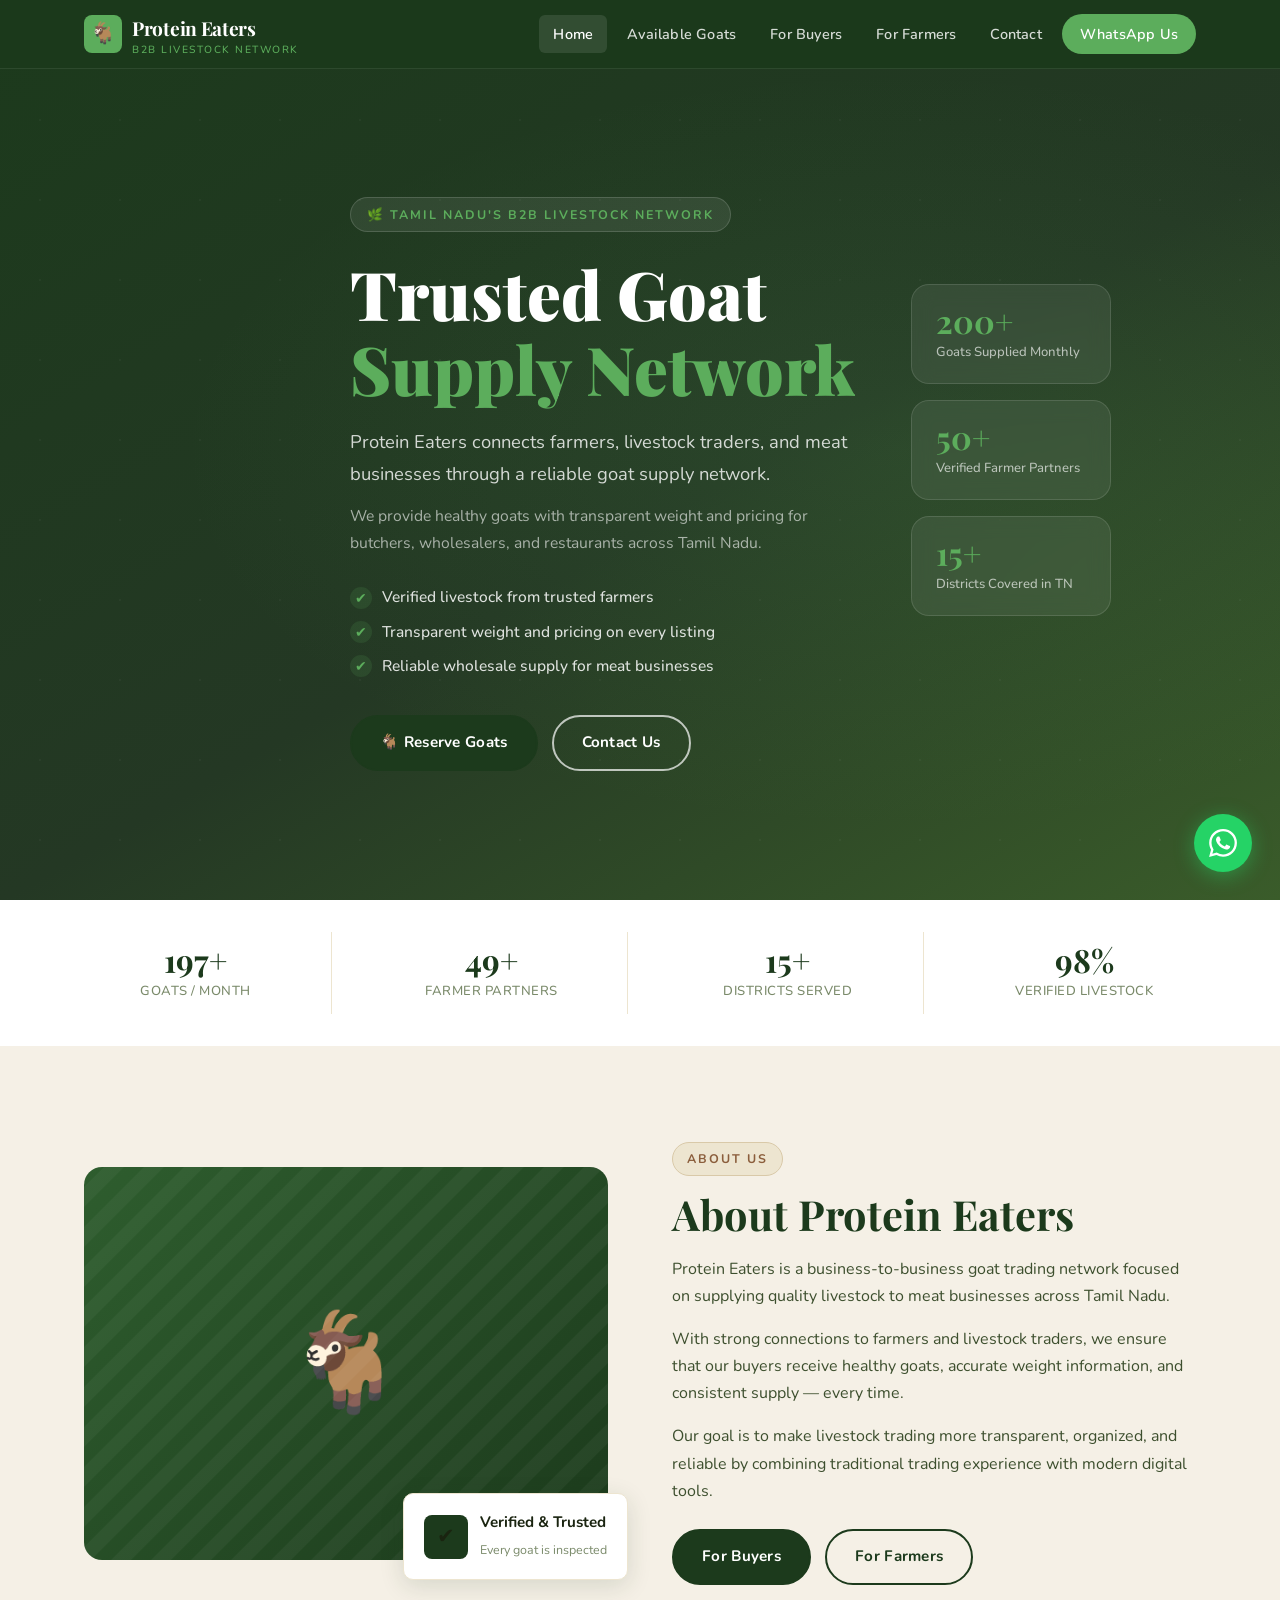
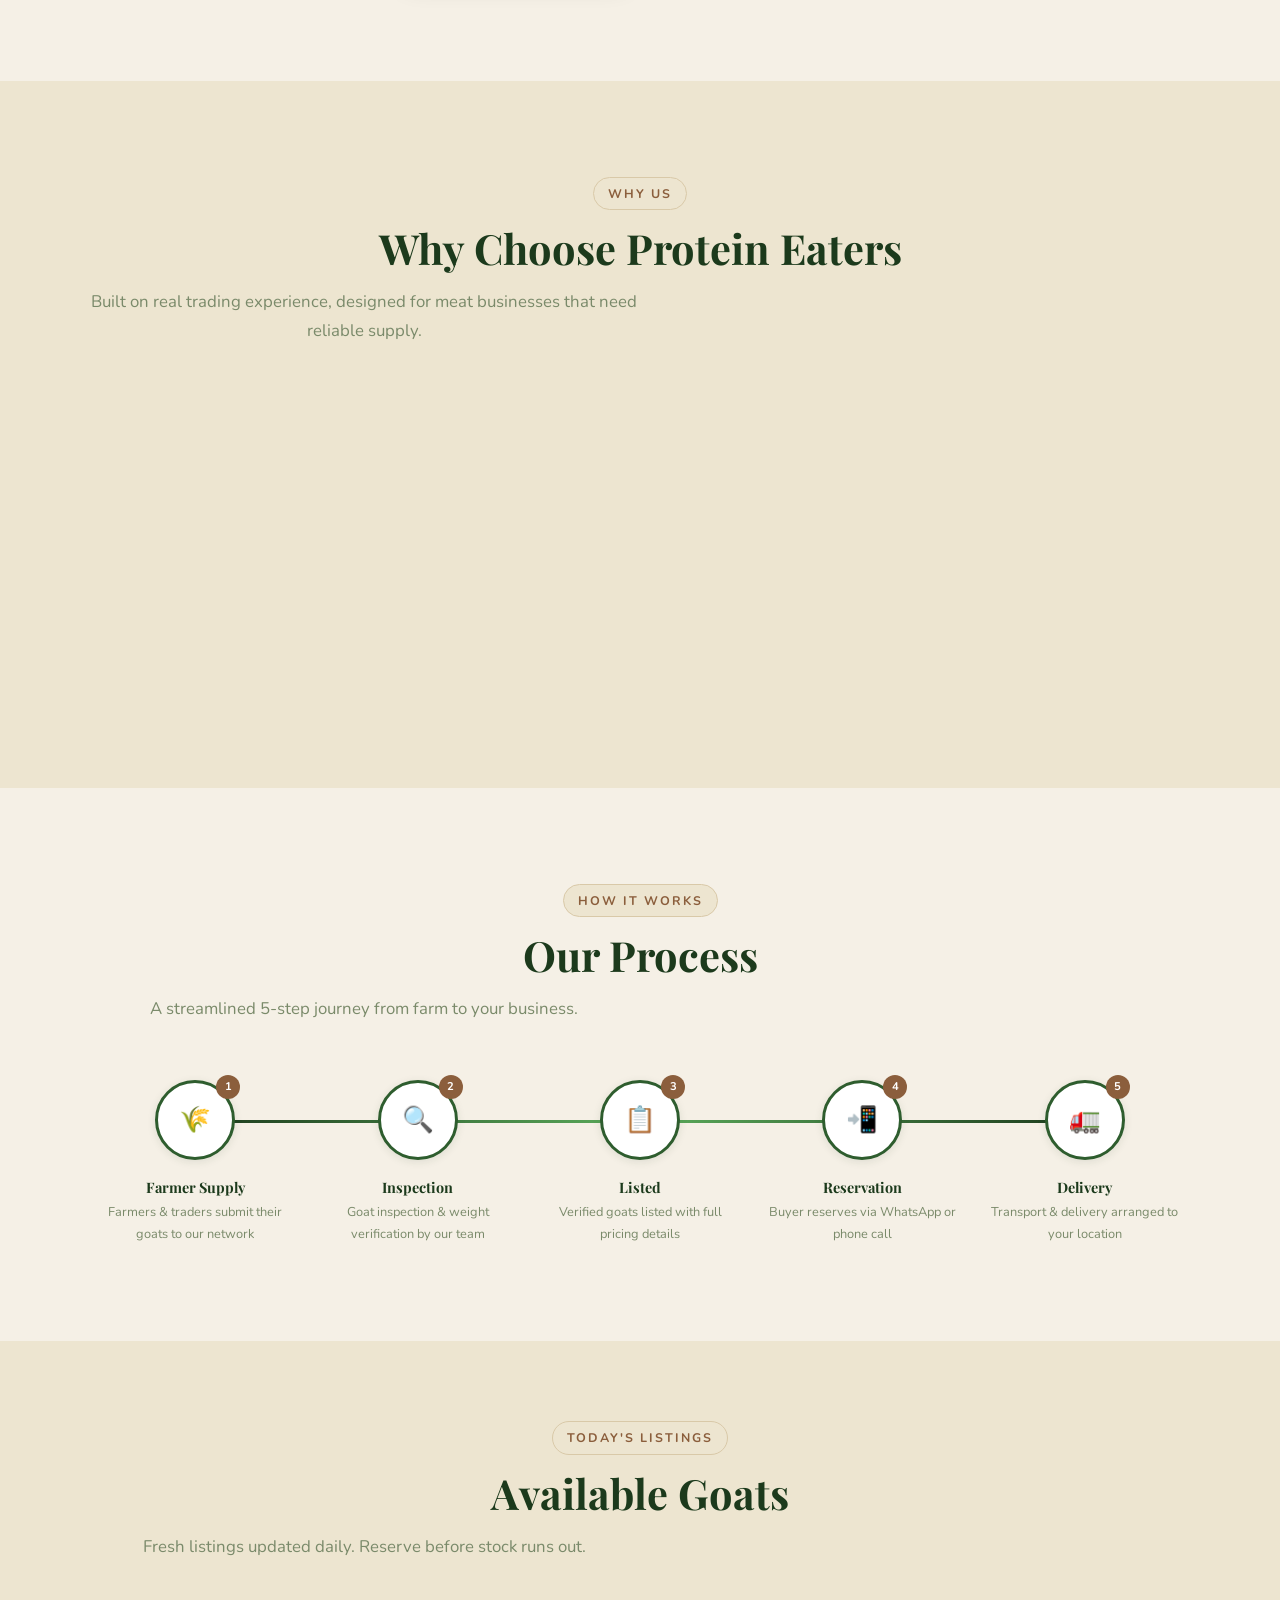
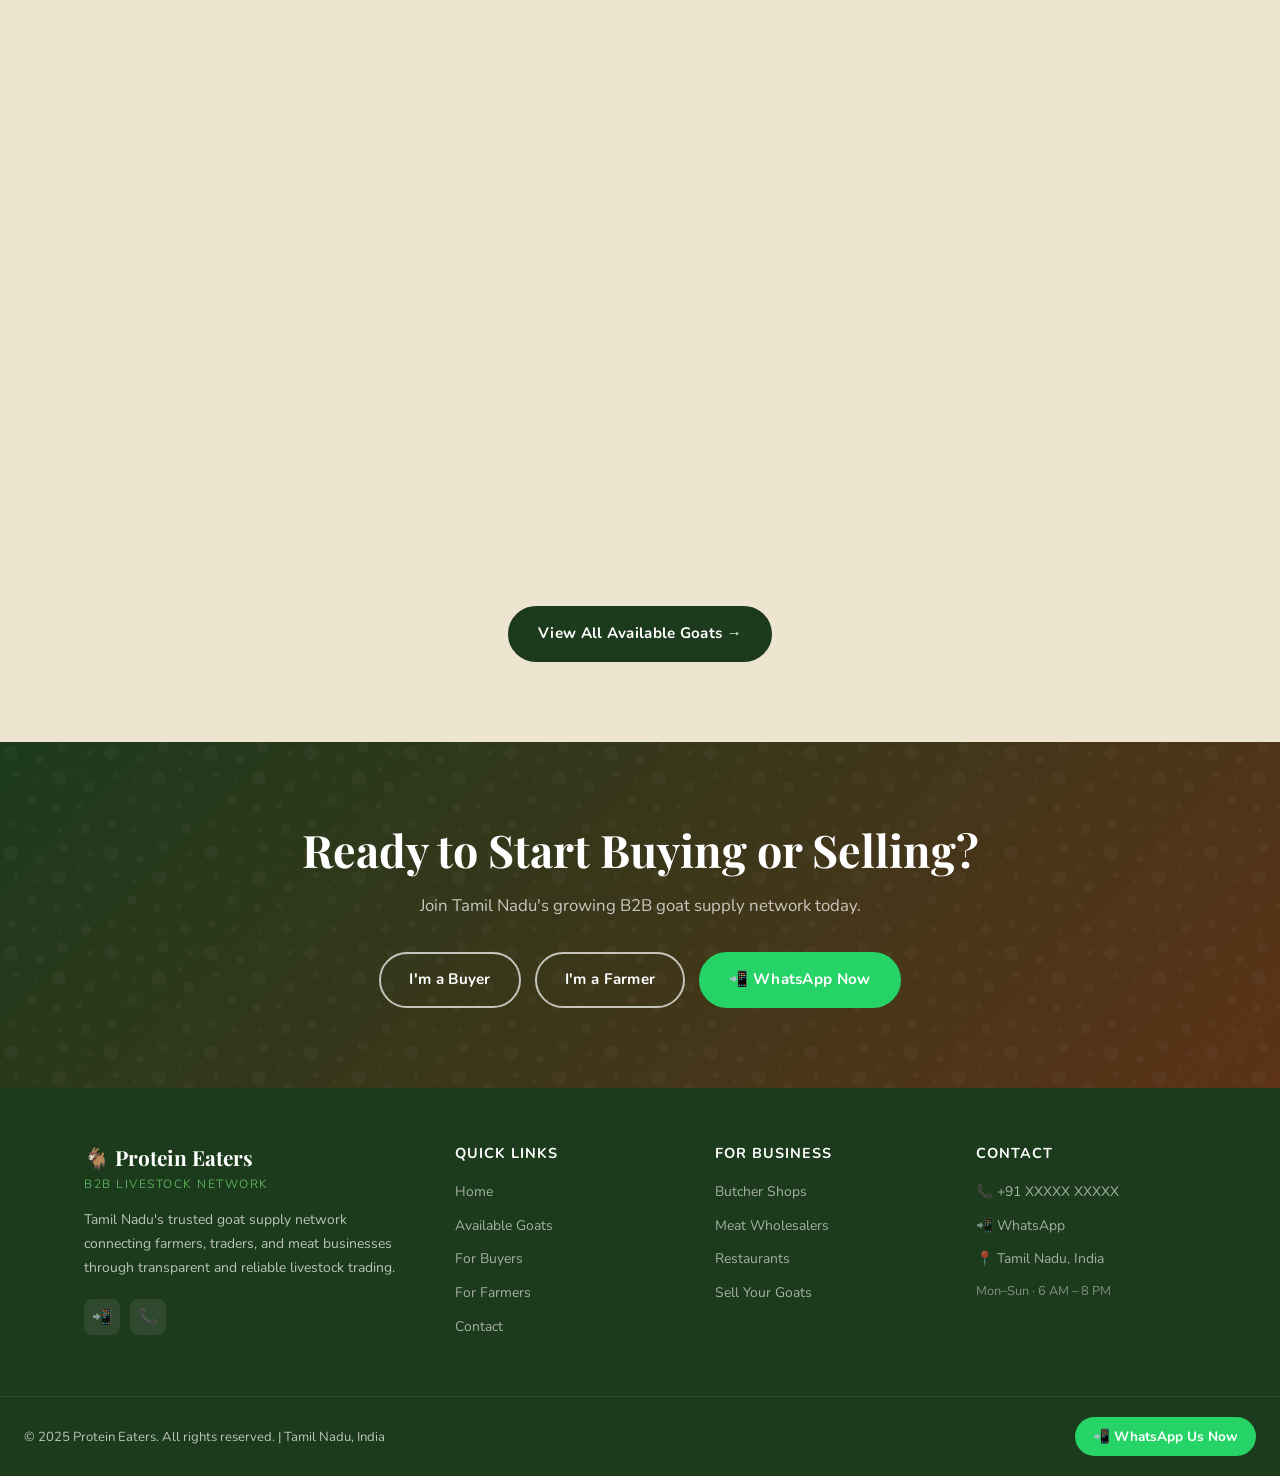
==== index.html @ 1b7ca915 "Add files via upload" ====
<!DOCTYPE html>
<html lang="en">
<head>
  <meta charset="UTF-8" />
  <meta name="viewport" content="width=device-width, initial-scale=1.0" />
  <meta name="description" content="Protein Eaters is a trusted B2B goat supply network connecting farmers, traders, and meat businesses across Tamil Nadu, India. Verified livestock, transparent pricing." />
  <meta name="keywords" content="goat supply, B2B livestock, meat business, goat trading Tamil Nadu, wholesale goats, butcher supply" />
  <title>Protein Eaters | Trusted Goat Supply Network for Meat Businesses</title>
  <link rel="stylesheet" href="styles.css" />
</head>
<body>

<!-- NAVBAR -->
<nav class="navbar">
  <div class="nav-inner">
    <a href="index.html" class="nav-logo">
      <div class="nav-logo-icon">🐐</div>
      <div class="nav-logo-text">
        Protein Eaters
        <span>B2B Livestock Network</span>
      </div>
    </a>

    <div class="nav-links">
      <a href="index.html" class="active">Home</a>
      <a href="available-goats.html">Available Goats</a>
      <a href="buyers.html">For Buyers</a>
      <a href="farmers.html">For Farmers</a>
      <a href="contact.html">Contact</a>
      <a href="https://wa.me/91XXXXXXXXXX?text=Hello%2C%20I'm%20interested%20in%20goat%20supply%20from%20Protein%20Eaters." class="nav-cta" target="_blank" rel="noopener">WhatsApp Us</a>
    </div>

    <button class="hamburger" aria-label="Open menu">
      <span></span><span></span><span></span>
    </button>
  </div>
</nav>

<!-- MOBILE NAV -->
<div class="mobile-nav">
  <a href="index.html">Home</a>
  <a href="available-goats.html">Available Goats</a>
  <a href="buyers.html">For Buyers</a>
  <a href="farmers.html">For Farmers</a>
  <a href="contact.html">Contact</a>
  <a href="https://wa.me/91XXXXXXXXXX" target="_blank" rel="noopener">📲 WhatsApp Us</a>
</div>

<!-- HERO -->
<section class="hero">
  <div class="container">
    <div class="hero-content">
      <div class="hero-tag">
        🌿 Tamil Nadu's B2B Livestock Network
      </div>
      <h1>
        Trusted Goat
        <span class="highlight">Supply Network</span>
      </h1>
      <p class="hero-sub">
        Protein Eaters connects farmers, livestock traders, and meat businesses through a reliable goat supply network.
      </p>
      <p class="hero-desc">
        We provide healthy goats with transparent weight and pricing for butchers, wholesalers, and restaurants across Tamil Nadu.
      </p>
      <ul class="hero-bullets">
        <li>Verified livestock from trusted farmers</li>
        <li>Transparent weight and pricing on every listing</li>
        <li>Reliable wholesale supply for meat businesses</li>
      </ul>
      <div class="hero-btns">
        <a href="available-goats.html" class="btn btn-primary">🐐 Reserve Goats</a>
        <a href="contact.html" class="btn btn-outline-white">Contact Us</a>
      </div>
    </div>
  </div>

  <!-- Floating badges (desktop) -->
  <div class="hero-visual">
    <div class="hero-badge-group">
      <div class="hero-badge">
        <div class="hero-badge-num">200+</div>
        <div class="hero-badge-label">Goats Supplied Monthly</div>
      </div>
      <div class="hero-badge">
        <div class="hero-badge-num">50+</div>
        <div class="hero-badge-label">Verified Farmer Partners</div>
      </div>
      <div class="hero-badge">
        <div class="hero-badge-num">15+</div>
        <div class="hero-badge-label">Districts Covered in TN</div>
      </div>
    </div>
  </div>
</section>

<!-- STATS BAR -->
<div class="stats-bar">
  <div class="stats-grid">
    <div class="stat-item">
      <div class="stat-num" data-target="200" data-suffix="+">200+</div>
      <div class="stat-label">Goats / Month</div>
    </div>
    <div class="stat-item">
      <div class="stat-num" data-target="50" data-suffix="+">50+</div>
      <div class="stat-label">Farmer Partners</div>
    </div>
    <div class="stat-item">
      <div class="stat-num" data-target="15" data-suffix="+">15+</div>
      <div class="stat-label">Districts Served</div>
    </div>
    <div class="stat-item">
      <div class="stat-num" data-target="100" data-suffix="%">100%</div>
      <div class="stat-label">Verified Livestock</div>
    </div>
  </div>
</div>

<!-- ABOUT -->
<section class="about-section">
  <div class="container">
    <div class="about-grid">
      <div class="about-visual fade-up">
        <div class="about-img-box">
          🐐
        </div>
        <div class="about-float-card">
          <div class="about-float-icon">✔</div>
          <div class="about-float-text">
            <strong>Verified & Trusted</strong>
            <span>Every goat is inspected</span>
          </div>
        </div>
      </div>

      <div class="about-text fade-up">
        <div class="section-tag">About Us</div>
        <h2 class="section-title">About Protein Eaters</h2>
        <p>
          Protein Eaters is a business-to-business goat trading network focused on supplying quality livestock to meat businesses across Tamil Nadu.
        </p>
        <p>
          With strong connections to farmers and livestock traders, we ensure that our buyers receive healthy goats, accurate weight information, and consistent supply — every time.
        </p>
        <p>
          Our goal is to make livestock trading more transparent, organized, and reliable by combining traditional trading experience with modern digital tools.
        </p>
        <div style="display:flex; gap:14px; flex-wrap:wrap; margin-top:24px;">
          <a href="buyers.html" class="btn btn-primary">For Buyers</a>
          <a href="farmers.html" class="btn btn-secondary">For Farmers</a>
        </div>
      </div>
    </div>
  </div>
</section>

<!-- WHY CHOOSE -->
<section class="why-section">
  <div class="container">
    <div class="section-header fade-up">
      <div class="section-tag">Why Us</div>
      <h2 class="section-title">Why Choose Protein Eaters</h2>
      <p class="section-sub">Built on real trading experience, designed for meat businesses that need reliable supply.</p>
    </div>

    <div class="why-grid stagger-children">
      <div class="why-card">
        <div class="why-icon">🏭</div>
        <h3>Reliable Supply</h3>
        <p>We maintain strong relationships with farmers and traders to ensure consistent goat availability for your business needs.</p>
      </div>
      <div class="why-card">
        <div class="why-icon">⚖️</div>
        <h3>Transparent Trading</h3>
        <p>All goats are listed with weight, location, and pricing details to ensure fair and transparent transactions every time.</p>
      </div>
      <div class="why-card">
        <div class="why-icon">🤝</div>
        <h3>Trusted Network</h3>
        <p>Protein Eaters is built on real livestock trading experience and strong, long-term relationships with farmers and buyers.</p>
      </div>
      <div class="why-card">
        <div class="why-icon">⚡</div>
        <h3>Fast Communication</h3>
        <p>Buyers can quickly reserve goats through WhatsApp or direct phone contact — no long delays or complex processes.</p>
      </div>
    </div>
  </div>
</section>

<!-- PROCESS -->
<section class="process-section">
  <div class="container">
    <div class="section-header fade-up">
      <div class="section-tag">How It Works</div>
      <h2 class="section-title">Our Process</h2>
      <p class="section-sub">A streamlined 5-step journey from farm to your business.</p>
    </div>

    <div class="process-timeline">
      <div class="process-step fade-up">
        <div class="process-icon-wrap">
          🌾
          <div class="process-num">1</div>
        </div>
        <h3>Farmer Supply</h3>
        <p>Farmers & traders submit their goats to our network</p>
      </div>
      <div class="process-step fade-up">
        <div class="process-icon-wrap">
          🔍
          <div class="process-num">2</div>
        </div>
        <h3>Inspection</h3>
        <p>Goat inspection & weight verification by our team</p>
      </div>
      <div class="process-step fade-up">
        <div class="process-icon-wrap">
          📋
          <div class="process-num">3</div>
        </div>
        <h3>Listed</h3>
        <p>Verified goats listed with full pricing details</p>
      </div>
      <div class="process-step fade-up">
        <div class="process-icon-wrap">
          📲
          <div class="process-num">4</div>
        </div>
        <h3>Reservation</h3>
        <p>Buyer reserves via WhatsApp or phone call</p>
      </div>
      <div class="process-step fade-up">
        <div class="process-icon-wrap">
          🚛
          <div class="process-num">5</div>
        </div>
        <h3>Delivery</h3>
        <p>Transport & delivery arranged to your location</p>
      </div>
    </div>
  </div>
</section>

<!-- QUICK PREVIEW: Available Goats -->
<section style="padding:80px 0; background:var(--beige);">
  <div class="container">
    <div class="section-header fade-up">
      <div class="section-tag">Today's Listings</div>
      <h2 class="section-title">Available Goats</h2>
      <p class="section-sub">Fresh listings updated daily. Reserve before stock runs out.</p>
    </div>
    <div style="display:grid; grid-template-columns:repeat(3,1fr); gap:24px;" class="stagger-children" id="preview-grid">
      <!-- 3 preview cards -->
      <div class="goat-card">
        <div class="goat-card-header">
          <span class="goat-id">PE-024</span>
          <span class="goat-status status-available"><span class="status-dot dot-green"></span>Available</span>
        </div>
        <div class="goat-emoji">🐐</div>
        <div class="goat-card-body">
          <div class="goat-detail-grid">
            <div class="goat-detail"><div class="goat-detail-label">Breed</div><div class="goat-detail-val">Kanni Adu</div></div>
            <div class="goat-detail"><div class="goat-detail-label">Weight</div><div class="goat-detail-val">30 kg</div></div>
            <div class="goat-detail"><div class="goat-detail-label">Location</div><div class="goat-detail-val">Madurai</div></div>
            <div class="goat-detail"><div class="goat-detail-label">Age</div><div class="goat-detail-val">~8 months</div></div>
          </div>
          <div class="goat-price">
            <div class="goat-price-label">Price per kg (live weight)</div>
            <div class="goat-price-val">₹620/kg</div>
          </div>
          <a href="https://wa.me/91XXXXXXXXXX?text=I'm%20interested%20in%20Goat%20PE-024%20(30kg%20Kanni%20Adu%2C%20Madurai)" class="btn btn-whatsapp" style="width:100%;justify-content:center;" target="_blank" rel="noopener">
            📲 Reserve via WhatsApp
          </a>
        </div>
      </div>
      <div class="goat-card">
        <div class="goat-card-header">
          <span class="goat-id">PE-031</span>
          <span class="goat-status status-available"><span class="status-dot dot-green"></span>Available</span>
        </div>
        <div class="goat-emoji">🐐</div>
        <div class="goat-card-body">
          <div class="goat-detail-grid">
            <div class="goat-detail"><div class="goat-detail-label">Breed</div><div class="goat-detail-val">Salem Black</div></div>
            <div class="goat-detail"><div class="goat-detail-label">Weight</div><div class="goat-detail-val">24 kg</div></div>
            <div class="goat-detail"><div class="goat-detail-label">Location</div><div class="goat-detail-val">Salem</div></div>
            <div class="goat-detail"><div class="goat-detail-label">Age</div><div class="goat-detail-val">~6 months</div></div>
          </div>
          <div class="goat-price">
            <div class="goat-price-label">Price per kg (live weight)</div>
            <div class="goat-price-val">₹640/kg</div>
          </div>
          <a href="https://wa.me/91XXXXXXXXXX?text=I'm%20interested%20in%20Goat%20PE-031%20(24kg%20Salem%20Black%2C%20Salem)" class="btn btn-whatsapp" style="width:100%;justify-content:center;" target="_blank" rel="noopener">
            📲 Reserve via WhatsApp
          </a>
        </div>
      </div>
      <div class="goat-card">
        <div class="goat-card-header">
          <span class="goat-id">PE-039</span>
          <span class="goat-status status-reserved"><span class="status-dot dot-orange"></span>Reserved</span>
        </div>
        <div class="goat-emoji">🐐</div>
        <div class="goat-card-body">
          <div class="goat-detail-grid">
            <div class="goat-detail"><div class="goat-detail-label">Breed</div><div class="goat-detail-val">Boer Cross</div></div>
            <div class="goat-detail"><div class="goat-detail-label">Weight</div><div class="goat-detail-val">38 kg</div></div>
            <div class="goat-detail"><div class="goat-detail-label">Location</div><div class="goat-detail-val">Coimbatore</div></div>
            <div class="goat-detail"><div class="goat-detail-label">Age</div><div class="goat-detail-val">~10 months</div></div>
          </div>
          <div class="goat-price">
            <div class="goat-price-label">Price per kg (live weight)</div>
            <div class="goat-price-val">₹600/kg</div>
          </div>
          <a href="available-goats.html" class="btn btn-secondary" style="width:100%;justify-content:center;">
            View All Listings →
          </a>
        </div>
      </div>
    </div>
    <div style="text-align:center; margin-top:36px;" class="fade-up">
      <a href="available-goats.html" class="btn btn-primary">View All Available Goats →</a>
    </div>
  </div>
</section>

<!-- CTA -->
<section class="cta-section">
  <div class="container">
    <h2>Ready to Start Buying or Selling?</h2>
    <p>Join Tamil Nadu's growing B2B goat supply network today.</p>
    <div class="cta-btns">
      <a href="buyers.html" class="btn btn-outline-white">I'm a Buyer</a>
      <a href="farmers.html" class="btn btn-outline-white">I'm a Farmer</a>
      <a href="https://wa.me/91XXXXXXXXXX?text=Hello%2C%20I%20want%20to%20know%20more%20about%20Protein%20Eaters." class="btn btn-whatsapp" target="_blank" rel="noopener">📲 WhatsApp Now</a>
    </div>
  </div>
</section>

<!-- FOOTER -->
<footer class="footer">
  <div class="container">
    <div class="footer-grid">
      <div class="footer-brand">
        <h3>🐐 Protein Eaters</h3>
        <span>B2B Livestock Network</span>
        <p>Tamil Nadu's trusted goat supply network connecting farmers, traders, and meat businesses through transparent and reliable livestock trading.</p>
        <div class="footer-social">
          <a href="https://wa.me/91XXXXXXXXXX" target="_blank" rel="noopener" title="WhatsApp">📲</a>
          <a href="tel:+91XXXXXXXXXX" title="Call Us">📞</a>
        </div>
      </div>

      <div class="footer-col">
        <h4>Quick Links</h4>
        <a href="index.html">Home</a>
        <a href="available-goats.html">Available Goats</a>
        <a href="buyers.html">For Buyers</a>
        <a href="farmers.html">For Farmers</a>
        <a href="contact.html">Contact</a>
      </div>

      <div class="footer-col">
        <h4>For Business</h4>
        <a href="buyers.html">Butcher Shops</a>
        <a href="buyers.html">Meat Wholesalers</a>
        <a href="buyers.html">Restaurants</a>
        <a href="farmers.html">Sell Your Goats</a>
      </div>

      <div class="footer-col">
        <h4>Contact</h4>
        <a href="tel:+91XXXXXXXXXX">📞 +91 XXXXX XXXXX</a>
        <a href="https://wa.me/91XXXXXXXXXX" target="_blank" rel="noopener">📲 WhatsApp</a>
        <a href="contact.html">📍 Tamil Nadu, India</a>
        <p style="color:rgba(255,255,255,0.45); font-size:0.8rem; margin-top:6px;">Mon–Sun · 6 AM – 8 PM</p>
      </div>
    </div>
  </div>

  <div class="footer-bottom">
    <p>© 2025 Protein Eaters. All rights reserved. | Tamil Nadu, India</p>
    <a href="https://wa.me/91XXXXXXXXXX?text=Hello%2C%20I%20need%20goat%20supply%20from%20Protein%20Eaters." class="footer-wa-btn" target="_blank" rel="noopener">
      📲 WhatsApp Us Now
    </a>
  </div>
</footer>

<!-- WhatsApp Float -->
<a href="https://wa.me/91XXXXXXXXXX?text=Hello%2C%20I'm%20interested%20in%20Protein%20Eaters%20goat%20supply." class="wa-float" target="_blank" rel="noopener" aria-label="Chat on WhatsApp">
  <svg viewBox="0 0 24 24" xmlns="http://www.w3.org/2000/svg">
    <path d="M17.472 14.382c-.297-.149-1.758-.867-2.03-.967-.273-.099-.471-.148-.67.15-.197.297-.767.966-.94 1.164-.173.199-.347.223-.644.075-.297-.15-1.255-.463-2.39-1.475-.883-.788-1.48-1.761-1.653-2.059-.173-.297-.018-.458.13-.606.134-.133.298-.347.446-.52.149-.174.198-.298.298-.497.099-.198.05-.371-.025-.52-.075-.149-.669-1.612-.916-2.207-.242-.579-.487-.5-.669-.51-.173-.008-.371-.01-.57-.01-.198 0-.52.074-.792.372-.272.297-1.04 1.016-1.04 2.479 0 1.462 1.065 2.875 1.213 3.074.149.198 2.096 3.2 5.077 4.487.709.306 1.262.489 1.694.625.712.227 1.36.195 1.871.118.571-.085 1.758-.719 2.006-1.413.248-.694.248-1.289.173-1.413-.074-.124-.272-.198-.57-.347m-5.421 7.403h-.004a9.87 9.87 0 01-5.031-1.378l-.361-.214-3.741.982.998-3.648-.235-.374a9.86 9.86 0 01-1.51-5.26c.001-5.45 4.436-9.884 9.888-9.884 2.64 0 5.122 1.03 6.988 2.898a9.825 9.825 0 012.893 6.994c-.003 5.45-4.437 9.884-9.885 9.884m8.413-18.297A11.815 11.815 0 0012.05 0C5.495 0 .16 5.335.157 11.892c0 2.096.547 4.142 1.588 5.945L.057 24l6.305-1.654a11.882 11.882 0 005.683 1.448h.005c6.554 0 11.89-5.335 11.893-11.893a11.821 11.821 0 00-3.48-8.413z"/>
  </svg>
</a>

<script src="script.js"></script>
</body>
</html>
---- styles.css ----
/* ================================================
   PROTEIN EATERS — Global Stylesheet
   Agricultural B2B Livestock Trading Platform
   ================================================ */

@import url('https://fonts.googleapis.com/css2?family=Playfair+Display:wght@400;600;700;900&family=Nunito:wght@300;400;500;600;700&display=swap');

/* ── CSS Variables ── */
:root {
  --green-dark:    #1C3A1C;
  --green-mid:     #2E5D2E;
  --green-light:   #4A8B4A;
  --green-accent:  #5CAD5C;
  --brown-dark:    #5C3317;
  --brown-mid:     #8B5E3C;
  --brown-light:   #C49A6C;
  --cream:         #F5F0E6;
  --beige:         #EDE5D0;
  --beige-mid:     #D9C9A8;
  --white:         #FFFFFF;
  --text-dark:     #1A2410;
  --text-mid:      #3D4F2E;
  --text-light:    #7A8A6A;
  --whatsapp:      #25D366;
  --shadow-sm:     0 2px 8px rgba(28,58,28,0.10);
  --shadow-md:     0 6px 24px rgba(28,58,28,0.14);
  --shadow-lg:     0 12px 40px rgba(28,58,28,0.18);
  --radius:        10px;
  --radius-lg:     18px;
  --transition:    0.28s cubic-bezier(0.4,0,0.2,1);
}

/* ── Reset & Base ── */
*, *::before, *::after { box-sizing: border-box; margin: 0; padding: 0; }

html { scroll-behavior: smooth; font-size: 16px; }

body {
  font-family: 'Nunito', sans-serif;
  background: var(--cream);
  color: var(--text-dark);
  line-height: 1.7;
  overflow-x: hidden;
}

img { max-width: 100%; display: block; }
a  { color: inherit; text-decoration: none; }
ul { list-style: none; }

h1, h2, h3, h4 {
  font-family: 'Playfair Display', serif;
  line-height: 1.25;
  color: var(--green-dark);
}

/* ── Utility ── */
.container {
  max-width: 1160px;
  margin: 0 auto;
  padding: 0 24px;
}

.btn {
  display: inline-flex;
  align-items: center;
  gap: 8px;
  padding: 13px 28px;
  border-radius: 50px;
  font-family: 'Nunito', sans-serif;
  font-weight: 700;
  font-size: 0.95rem;
  letter-spacing: 0.3px;
  cursor: pointer;
  border: 2px solid transparent;
  transition: all var(--transition);
  text-decoration: none;
}

.btn-primary {
  background: var(--green-dark);
  color: var(--white);
  border-color: var(--green-dark);
}
.btn-primary:hover {
  background: var(--green-mid);
  border-color: var(--green-mid);
  transform: translateY(-2px);
  box-shadow: var(--shadow-md);
}

.btn-secondary {
  background: transparent;
  color: var(--green-dark);
  border-color: var(--green-dark);
}
.btn-secondary:hover {
  background: var(--green-dark);
  color: var(--white);
  transform: translateY(-2px);
}

.btn-whatsapp {
  background: var(--whatsapp);
  color: var(--white);
  border-color: var(--whatsapp);
}
.btn-whatsapp:hover {
  background: #1ebe5d;
  border-color: #1ebe5d;
  transform: translateY(-2px);
  box-shadow: 0 6px 20px rgba(37,211,102,0.35);
}

.btn-outline-white {
  background: transparent;
  color: var(--white);
  border-color: rgba(255,255,255,0.7);
}
.btn-outline-white:hover {
  background: rgba(255,255,255,0.15);
  border-color: var(--white);
}

.section-tag {
  display: inline-block;
  background: var(--beige);
  color: var(--brown-mid);
  font-size: 0.78rem;
  font-weight: 700;
  letter-spacing: 2px;
  text-transform: uppercase;
  padding: 5px 14px;
  border-radius: 50px;
  margin-bottom: 12px;
  border: 1px solid var(--beige-mid);
}

.section-title {
  font-size: clamp(1.8rem, 3.5vw, 2.6rem);
  margin-bottom: 14px;
}

.section-sub {
  color: var(--text-light);
  font-size: 1.05rem;
  max-width: 560px;
}

/* ── NAVBAR ── */
.navbar {
  position: fixed;
  top: 0; left: 0; right: 0;
  z-index: 1000;
  background: rgba(28,58,28,0.96);
  backdrop-filter: blur(12px);
  -webkit-backdrop-filter: blur(12px);
  border-bottom: 1px solid rgba(255,255,255,0.08);
  transition: all var(--transition);
}

.navbar.scrolled {
  background: rgba(20,42,20,0.98);
  box-shadow: var(--shadow-md);
}

.nav-inner {
  display: flex;
  align-items: center;
  justify-content: space-between;
  height: 68px;
  max-width: 1160px;
  margin: 0 auto;
  padding: 0 24px;
}

.nav-logo {
  display: flex;
  align-items: center;
  gap: 10px;
  color: var(--white);
}

.nav-logo-icon {
  width: 38px; height: 38px;
  background: var(--green-accent);
  border-radius: 8px;
  display: grid;
  place-items: center;
  font-size: 1.3rem;
}

.nav-logo-text {
  font-family: 'Playfair Display', serif;
  font-size: 1.2rem;
  font-weight: 700;
  letter-spacing: -0.3px;
}

.nav-logo-text span {
  display: block;
  font-family: 'Nunito', sans-serif;
  font-size: 0.65rem;
  font-weight: 500;
  letter-spacing: 1.5px;
  text-transform: uppercase;
  color: var(--green-accent);
  line-height: 1;
}

.nav-links {
  display: flex;
  align-items: center;
  gap: 6px;
}

.nav-links a {
  color: rgba(255,255,255,0.82);
  font-size: 0.9rem;
  font-weight: 600;
  padding: 7px 14px;
  border-radius: 6px;
  transition: all var(--transition);
  letter-spacing: 0.2px;
}

.nav-links a:hover,
.nav-links a.active {
  color: var(--white);
  background: rgba(255,255,255,0.1);
}

.nav-cta {
  background: var(--green-accent) !important;
  color: var(--white) !important;
  border-radius: 50px !important;
  padding: 8px 18px !important;
}
.nav-cta:hover {
  background: #4A9E4A !important;
  transform: translateY(-1px);
}

.hamburger {
  display: none;
  flex-direction: column;
  gap: 5px;
  cursor: pointer;
  padding: 4px;
}
.hamburger span {
  display: block;
  width: 24px; height: 2px;
  background: var(--white);
  border-radius: 2px;
  transition: all var(--transition);
}
.hamburger.open span:nth-child(1) { transform: translateY(7px) rotate(45deg); }
.hamburger.open span:nth-child(2) { opacity: 0; transform: scaleX(0); }
.hamburger.open span:nth-child(3) { transform: translateY(-7px) rotate(-45deg); }

/* ── MOBILE NAV ── */
.mobile-nav {
  display: none;
  position: fixed;
  top: 68px; left: 0; right: 0;
  background: var(--green-dark);
  z-index: 999;
  padding: 16px 24px 24px;
  border-bottom: 1px solid rgba(255,255,255,0.08);
  transform: translateY(-10px);
  opacity: 0;
  pointer-events: none;
  transition: all var(--transition);
}
.mobile-nav.open {
  transform: translateY(0);
  opacity: 1;
  pointer-events: all;
  display: block;
}
.mobile-nav a {
  display: block;
  color: rgba(255,255,255,0.85);
  font-size: 1rem;
  font-weight: 600;
  padding: 11px 0;
  border-bottom: 1px solid rgba(255,255,255,0.07);
  transition: color var(--transition);
}
.mobile-nav a:last-child { border-bottom: none; }
.mobile-nav a:hover { color: var(--green-accent); }

/* ── PAGE HERO (inner pages) ── */
.page-hero {
  background: linear-gradient(135deg, var(--green-dark) 0%, var(--green-mid) 100%);
  padding: 130px 24px 64px;
  text-align: center;
  position: relative;
  overflow: hidden;
}
.page-hero::before {
  content: '';
  position: absolute;
  inset: 0;
  background: url("data:image/svg+xml,%3Csvg width='60' height='60' viewBox='0 0 60 60' xmlns='http://www.w3.org/2000/svg'%3E%3Cg fill='none' fill-rule='evenodd'%3E%3Cg fill='%23ffffff' fill-opacity='0.03'%3E%3Cpath d='M36 34v-4h-2v4h-4v2h4v4h2v-4h4v-2h-4zm0-30V0h-2v4h-4v2h4v4h2V6h4V4h-4zM6 34v-4H4v4H0v2h4v4h2v-4h4v-2H6zM6 4V0H4v4H0v2h4v4h2V6h4V4H6z'/%3E%3C/g%3E%3C/g%3E%3C/svg%3E");
}
.page-hero h1 {
  color: var(--white);
  font-size: clamp(2rem, 4vw, 3rem);
  margin-bottom: 12px;
  position: relative;
}
.page-hero p {
  color: rgba(255,255,255,0.78);
  font-size: 1.1rem;
  position: relative;
  max-width: 520px;
  margin: 0 auto;
}

/* ── CARDS ── */
.card {
  background: var(--white);
  border-radius: var(--radius-lg);
  box-shadow: var(--shadow-sm);
  border: 1px solid rgba(28,58,28,0.07);
  transition: all var(--transition);
  overflow: hidden;
}
.card:hover {
  transform: translateY(-5px);
  box-shadow: var(--shadow-lg);
  border-color: rgba(28,58,28,0.12);
}

/* ── WHATSAPP FLOAT ── */
.wa-float {
  position: fixed;
  bottom: 28px;
  right: 28px;
  z-index: 900;
  width: 58px; height: 58px;
  background: var(--whatsapp);
  border-radius: 50%;
  display: grid;
  place-items: center;
  box-shadow: 0 4px 20px rgba(37,211,102,0.45);
  transition: all var(--transition);
  text-decoration: none;
}
.wa-float:hover {
  transform: scale(1.1);
  box-shadow: 0 8px 30px rgba(37,211,102,0.55);
}
.wa-float svg { width: 28px; height: 28px; fill: white; }

/* ================================================
   HOME PAGE
   ================================================ */

/* Hero */
.hero {
  min-height: 100vh;
  background: linear-gradient(150deg, var(--green-dark) 0%, #243824 55%, #3A5C2A 100%);
  display: flex;
  align-items: center;
  position: relative;
  overflow: hidden;
  padding-top: 68px;
}

.hero::before {
  content: '';
  position: absolute;
  inset: 0;
  background:
    radial-gradient(ellipse 80% 60% at 70% 50%, rgba(92,173,92,0.12) 0%, transparent 70%),
    url("data:image/svg+xml,%3Csvg width='80' height='80' viewBox='0 0 80 80' xmlns='http://www.w3.org/2000/svg'%3E%3Cg fill='none'%3E%3Ccircle cx='40' cy='40' r='1' fill='%23ffffff' fill-opacity='0.04'/%3E%3C/g%3E%3C/svg%3E");
}

.hero-content {
  position: relative;
  z-index: 2;
  padding: 60px 0;
  max-width: 700px;
}

.hero-tag {
  display: inline-flex;
  align-items: center;
  gap: 8px;
  background: rgba(255,255,255,0.08);
  border: 1px solid rgba(255,255,255,0.15);
  color: var(--green-accent);
  font-size: 0.78rem;
  font-weight: 700;
  letter-spacing: 2px;
  text-transform: uppercase;
  padding: 6px 16px;
  border-radius: 50px;
  margin-bottom: 24px;
}

.hero h1 {
  font-size: clamp(2.6rem, 6vw, 4.2rem);
  color: var(--white);
  font-weight: 900;
  margin-bottom: 20px;
  line-height: 1.12;
}

.hero h1 .highlight {
  color: var(--green-accent);
  display: block;
}

.hero-sub {
  color: rgba(255,255,255,0.8);
  font-size: 1.15rem;
  margin-bottom: 14px;
  max-width: 580px;
}

.hero-desc {
  color: rgba(255,255,255,0.6);
  font-size: 0.98rem;
  margin-bottom: 28px;
  max-width: 520px;
}

.hero-bullets {
  display: flex;
  flex-direction: column;
  gap: 8px;
  margin-bottom: 36px;
}

.hero-bullets li {
  display: flex;
  align-items: center;
  gap: 10px;
  color: rgba(255,255,255,0.85);
  font-size: 0.97rem;
  font-weight: 500;
}

.hero-bullets li::before {
  content: '✔';
  color: var(--green-accent);
  font-size: 0.85rem;
  width: 22px; height: 22px;
  background: rgba(92,173,92,0.15);
  border-radius: 50%;
  display: grid;
  place-items: center;
  flex-shrink: 0;
}

.hero-btns {
  display: flex;
  gap: 14px;
  flex-wrap: wrap;
}

.hero-visual {
  position: absolute;
  right: 0; top: 0; bottom: 0;
  width: 42%;
  display: flex;
  align-items: center;
  justify-content: center;
}

.hero-badge-group {
  display: grid;
  gap: 16px;
  position: relative;
}

.hero-badge {
  background: rgba(255,255,255,0.07);
  border: 1px solid rgba(255,255,255,0.12);
  backdrop-filter: blur(10px);
  border-radius: var(--radius-lg);
  padding: 20px 24px;
  color: var(--white);
  min-width: 200px;
}

.hero-badge-num {
  font-family: 'Playfair Display', serif;
  font-size: 2rem;
  font-weight: 700;
  color: var(--green-accent);
  line-height: 1;
  margin-bottom: 4px;
}

.hero-badge-label {
  font-size: 0.82rem;
  color: rgba(255,255,255,0.65);
  font-weight: 500;
}

/* Stats bar */
.stats-bar {
  background: var(--white);
  padding: 32px 24px;
  box-shadow: 0 4px 20px rgba(0,0,0,0.06);
}

.stats-grid {
  display: grid;
  grid-template-columns: repeat(4, 1fr);
  gap: 24px;
  max-width: 1160px;
  margin: 0 auto;
  text-align: center;
}

.stat-item {
  padding: 12px;
  border-right: 1px solid var(--beige);
}
.stat-item:last-child { border-right: none; }

.stat-num {
  font-family: 'Playfair Display', serif;
  font-size: 2rem;
  font-weight: 700;
  color: var(--green-dark);
  line-height: 1;
  margin-bottom: 4px;
}

.stat-label {
  font-size: 0.82rem;
  color: var(--text-light);
  font-weight: 500;
  text-transform: uppercase;
  letter-spacing: 0.5px;
}

/* About Section */
.about-section {
  padding: 96px 0;
  background: var(--cream);
}

.about-grid {
  display: grid;
  grid-template-columns: 1fr 1fr;
  gap: 64px;
  align-items: center;
}

.about-visual {
  position: relative;
}

.about-img-box {
  background: linear-gradient(135deg, var(--green-mid), var(--green-dark));
  border-radius: var(--radius-lg);
  aspect-ratio: 4/3;
  display: flex;
  align-items: center;
  justify-content: center;
  font-size: 6rem;
  position: relative;
  overflow: hidden;
}

.about-img-box::before {
  content: '';
  position: absolute;
  inset: 0;
  background: url("data:image/svg+xml,%3Csvg width='40' height='40' viewBox='0 0 40 40' xmlns='http://www.w3.org/2000/svg'%3E%3Cg fill='%23fff' fill-opacity='0.04'%3E%3Cpath d='M0 40L40 0H20L0 20M40 40V20L20 40'/%3E%3C/g%3E%3C/svg%3E");
}

.about-float-card {
  position: absolute;
  bottom: -20px;
  right: -20px;
  background: var(--white);
  border-radius: var(--radius);
  padding: 16px 20px;
  box-shadow: var(--shadow-md);
  display: flex;
  align-items: center;
  gap: 12px;
  border: 1px solid var(--beige);
}

.about-float-icon {
  width: 44px; height: 44px;
  background: var(--green-dark);
  border-radius: 8px;
  display: grid;
  place-items: center;
  font-size: 1.3rem;
}

.about-float-text strong {
  display: block;
  font-size: 0.95rem;
  color: var(--text-dark);
}

.about-float-text span {
  font-size: 0.78rem;
  color: var(--text-light);
}

.about-text h2 { margin-bottom: 16px; }
.about-text p { color: var(--text-mid); margin-bottom: 16px; }

/* Why Choose */
.why-section {
  padding: 96px 0;
  background: var(--beige);
}

.section-header {
  text-align: center;
  margin-bottom: 56px;
}

.why-grid {
  display: grid;
  grid-template-columns: repeat(4, 1fr);
  gap: 24px;
}

.why-card {
  background: var(--white);
  border-radius: var(--radius-lg);
  padding: 32px 24px;
  border: 1px solid rgba(28,58,28,0.06);
  box-shadow: var(--shadow-sm);
  transition: all var(--transition);
  text-align: center;
}

.why-card:hover {
  transform: translateY(-6px);
  box-shadow: var(--shadow-lg);
  border-color: var(--green-light);
}

.why-icon {
  width: 60px; height: 60px;
  background: linear-gradient(135deg, var(--green-mid), var(--green-dark));
  border-radius: 14px;
  display: grid;
  place-items: center;
  font-size: 1.6rem;
  margin: 0 auto 18px;
  box-shadow: 0 4px 14px rgba(46,93,46,0.3);
}

.why-card h3 {
  font-size: 1.05rem;
  margin-bottom: 10px;
  color: var(--green-dark);
}

.why-card p {
  font-size: 0.88rem;
  color: var(--text-light);
  line-height: 1.65;
}

/* Process */
.process-section {
  padding: 96px 0;
  background: var(--cream);
}

.process-timeline {
  display: flex;
  gap: 0;
  position: relative;
  margin-top: 56px;
}

.process-timeline::before {
  content: '';
  position: absolute;
  top: 40px;
  left: 10%;
  right: 10%;
  height: 3px;
  background: linear-gradient(90deg, var(--green-dark), var(--green-accent), var(--green-dark));
  z-index: 0;
  border-radius: 2px;
}

.process-step {
  flex: 1;
  text-align: center;
  position: relative;
  z-index: 1;
  padding: 0 12px;
}

.process-icon-wrap {
  width: 80px; height: 80px;
  background: var(--white);
  border: 3px solid var(--green-mid);
  border-radius: 50%;
  display: flex;
  align-items: center;
  justify-content: center;
  margin: 0 auto 18px;
  font-size: 1.6rem;
  box-shadow: var(--shadow-sm);
  transition: all var(--transition);
  position: relative;
}

.process-step:hover .process-icon-wrap {
  background: var(--green-dark);
  border-color: var(--green-dark);
  transform: scale(1.1);
  box-shadow: var(--shadow-md);
}

.process-num {
  position: absolute;
  top: -8px; right: -8px;
  width: 24px; height: 24px;
  background: var(--brown-mid);
  color: var(--white);
  border-radius: 50%;
  font-size: 0.7rem;
  font-weight: 700;
  display: grid;
  place-items: center;
}

.process-step h3 {
  font-size: 0.9rem;
  color: var(--green-dark);
  margin-bottom: 6px;
}

.process-step p {
  font-size: 0.8rem;
  color: var(--text-light);
}

/* CTA Banner */
.cta-section {
  background: linear-gradient(135deg, var(--green-dark) 0%, var(--brown-dark) 100%);
  padding: 80px 24px;
  text-align: center;
  position: relative;
  overflow: hidden;
}

.cta-section::before {
  content: '';
  position: absolute;
  inset: 0;
  background: url("data:image/svg+xml,%3Csvg width='100' height='100' viewBox='0 0 100 100' xmlns='http://www.w3.org/2000/svg'%3E%3Cpath d='M11 18c3.866 0 7-3.134 7-7s-3.134-7-7-7-7 3.134-7 7 3.134 7 7 7zm48 25c3.866 0 7-3.134 7-7s-3.134-7-7-7-7 3.134-7 7 3.134 7 7 7zm-43-7c1.657 0 3-1.343 3-3s-1.343-3-3-3-3 1.343-3 3 1.343 3 3 3zm63 31c1.657 0 3-1.343 3-3s-1.343-3-3-3-3 1.343-3 3 1.343 3 3 3zM34 90c1.657 0 3-1.343 3-3s-1.343-3-3-3-3 1.343-3 3 1.343 3 3 3zm56-76c1.657 0 3-1.343 3-3s-1.343-3-3-3-3 1.343-3 3 1.343 3 3 3zM12 86c2.21 0 4-1.79 4-4s-1.79-4-4-4-4 1.79-4 4 1.79 4 4 4zm28-65c2.21 0 4-1.79 4-4s-1.79-4-4-4-4 1.79-4 4 1.79 4 4 4zm23-11c2.76 0 5-2.24 5-5s-2.24-5-5-5-5 2.24-5 5 2.24 5 5 5zm-6 60c2.21 0 4-1.79 4-4s-1.79-4-4-4-4 1.79-4 4 1.79 4 4 4zm29 22c2.76 0 5-2.24 5-5s-2.24-5-5-5-5 2.24-5 5 2.24 5 5 5zM32 63c2.76 0 5-2.24 5-5s-2.24-5-5-5-5 2.24-5 5 2.24 5 5 5zm57-13c2.76 0 5-2.24 5-5s-2.24-5-5-5-5 2.24-5 5 2.24 5 5 5zm-9-21c1.105 0 2-.895 2-2s-.895-2-2-2-2 .895-2 2 .895 2 2 2zM60 91c1.105 0 2-.895 2-2s-.895-2-2-2-2 .895-2 2 .895 2 2 2zM35 41c1.105 0 2-.895 2-2s-.895-2-2-2-2 .895-2 2 .895 2 2 2z' fill='%23ffffff' fill-opacity='0.03' fill-rule='evenodd'/%3E%3C/svg%3E");
}

.cta-section h2 {
  color: var(--white);
  font-size: clamp(1.8rem, 4vw, 2.8rem);
  margin-bottom: 14px;
  position: relative;
}

.cta-section p {
  color: rgba(255,255,255,0.72);
  margin-bottom: 32px;
  font-size: 1.05rem;
  position: relative;
}

.cta-btns {
  display: flex;
  gap: 14px;
  justify-content: center;
  flex-wrap: wrap;
  position: relative;
}

/* ================================================
   AVAILABLE GOATS PAGE
   ================================================ */

.goats-section {
  padding: 72px 0;
  background: var(--cream);
}

.filter-bar {
  display: flex;
  gap: 10px;
  flex-wrap: wrap;
  margin-bottom: 36px;
  padding: 16px;
  background: var(--white);
  border-radius: var(--radius);
  border: 1px solid var(--beige);
  align-items: center;
}

.filter-label {
  font-size: 0.82rem;
  font-weight: 700;
  color: var(--text-light);
  text-transform: uppercase;
  letter-spacing: 1px;
  margin-right: 6px;
}

.filter-btn {
  padding: 7px 18px;
  border-radius: 50px;
  border: 1.5px solid var(--beige-mid);
  background: transparent;
  color: var(--text-mid);
  font-size: 0.85rem;
  font-weight: 600;
  cursor: pointer;
  transition: all var(--transition);
  font-family: 'Nunito', sans-serif;
}

.filter-btn:hover,
.filter-btn.active {
  background: var(--green-dark);
  color: var(--white);
  border-color: var(--green-dark);
}

.goats-grid {
  display: grid;
  grid-template-columns: repeat(3, 1fr);
  gap: 24px;
}

.goat-card {
  background: var(--white);
  border-radius: var(--radius-lg);
  border: 1px solid rgba(28,58,28,0.07);
  box-shadow: var(--shadow-sm);
  overflow: hidden;
  transition: all var(--transition);
}

.goat-card:hover {
  transform: translateY(-6px);
  box-shadow: var(--shadow-lg);
}

.goat-card-header {
  background: linear-gradient(135deg, var(--green-mid), var(--green-dark));
  padding: 22px 20px;
  display: flex;
  align-items: center;
  justify-content: space-between;
}

.goat-id {
  font-size: 0.78rem;
  font-weight: 700;
  letter-spacing: 1.5px;
  color: rgba(255,255,255,0.7);
  text-transform: uppercase;
}

.goat-status {
  display: inline-flex;
  align-items: center;
  gap: 5px;
  padding: 4px 12px;
  border-radius: 50px;
  font-size: 0.75rem;
  font-weight: 700;
  letter-spacing: 0.3px;
}

.status-available {
  background: rgba(92,173,92,0.2);
  color: var(--green-accent);
  border: 1px solid rgba(92,173,92,0.4);
}

.status-reserved {
  background: rgba(255,165,0,0.15);
  color: #E8A000;
  border: 1px solid rgba(255,165,0,0.3);
}

.goat-emoji {
  font-size: 3.5rem;
  text-align: center;
  padding: 20px;
}

.goat-card-body {
  padding: 0 20px 20px;
}

.goat-detail-grid {
  display: grid;
  grid-template-columns: 1fr 1fr;
  gap: 10px;
  margin-bottom: 18px;
}

.goat-detail {
  background: var(--cream);
  border-radius: 8px;
  padding: 10px 12px;
}

.goat-detail-label {
  font-size: 0.72rem;
  text-transform: uppercase;
  letter-spacing: 0.8px;
  color: var(--text-light);
  font-weight: 700;
  margin-bottom: 3px;
}

.goat-detail-val {
  font-size: 0.95rem;
  font-weight: 700;
  color: var(--text-dark);
}

.goat-price {
  background: var(--green-dark);
  color: var(--white);
  border-radius: 8px;
  padding: 12px;
  text-align: center;
  margin-bottom: 14px;
}

.goat-price-label {
  font-size: 0.72rem;
  text-transform: uppercase;
  letter-spacing: 1px;
  color: rgba(255,255,255,0.65);
  margin-bottom: 2px;
}

.goat-price-val {
  font-family: 'Playfair Display', serif;
  font-size: 1.5rem;
  font-weight: 700;
  color: var(--green-accent);
}

/* ================================================
   BUYERS PAGE
   ================================================ */

.buyers-section {
  padding: 80px 0;
  background: var(--cream);
}

.buyers-intro {
  display: grid;
  grid-template-columns: 1fr 1fr;
  gap: 56px;
  align-items: center;
  margin-bottom: 80px;
}

.buyer-types-grid {
  display: grid;
  grid-template-columns: repeat(2, 1fr);
  gap: 16px;
}

.buyer-type-card {
  background: var(--white);
  border: 1px solid var(--beige);
  border-radius: var(--radius);
  padding: 20px;
  display: flex;
  align-items: center;
  gap: 14px;
  transition: all var(--transition);
}

.buyer-type-card:hover {
  border-color: var(--green-light);
  box-shadow: var(--shadow-sm);
  transform: translateX(4px);
}

.buyer-type-icon {
  font-size: 2rem;
  flex-shrink: 0;
}

.buyer-type-card h4 {
  font-size: 0.95rem;
  margin-bottom: 3px;
}

.buyer-type-card p {
  font-size: 0.8rem;
  color: var(--text-light);
}

.benefits-section {
  padding: 72px 0;
  background: var(--beige);
}

.benefits-grid {
  display: grid;
  grid-template-columns: repeat(2, 1fr);
  gap: 24px;
}

.benefit-card {
  background: var(--white);
  border-radius: var(--radius-lg);
  padding: 28px;
  display: flex;
  gap: 18px;
  align-items: flex-start;
  border: 1px solid rgba(28,58,28,0.06);
  box-shadow: var(--shadow-sm);
  transition: all var(--transition);
}

.benefit-card:hover {
  box-shadow: var(--shadow-md);
  transform: translateY(-3px);
}

.benefit-icon {
  width: 48px; height: 48px;
  background: linear-gradient(135deg, var(--green-mid), var(--green-dark));
  border-radius: 10px;
  display: grid;
  place-items: center;
  font-size: 1.3rem;
  flex-shrink: 0;
}

.benefit-card h3 {
  font-size: 1rem;
  margin-bottom: 7px;
}

.benefit-card p {
  font-size: 0.87rem;
  color: var(--text-light);
}

/* ================================================
   FARMERS PAGE
   ================================================ */

.farmers-section {
  padding: 80px 0;
  background: var(--cream);
}

.farmers-intro-grid {
  display: grid;
  grid-template-columns: 1fr 1fr;
  gap: 56px;
  align-items: start;
  margin-bottom: 72px;
}

.farmer-benefits-list {
  display: flex;
  flex-direction: column;
  gap: 16px;
  margin-top: 24px;
}

.farmer-benefit-item {
  display: flex;
  align-items: flex-start;
  gap: 14px;
  padding: 16px;
  background: var(--white);
  border-radius: var(--radius);
  border: 1px solid var(--beige);
  transition: all var(--transition);
}

.farmer-benefit-item:hover {
  border-color: var(--green-light);
  box-shadow: var(--shadow-sm);
}

.farmer-benefit-icon {
  font-size: 1.5rem;
  flex-shrink: 0;
}

.farmer-benefit-item h4 {
  font-size: 0.95rem;
  margin-bottom: 4px;
}

.farmer-benefit-item p {
  font-size: 0.82rem;
  color: var(--text-light);
}

/* Form */
.form-section {
  padding: 72px 0;
  background: var(--beige);
}

.form-wrapper {
  background: var(--white);
  border-radius: var(--radius-lg);
  padding: 48px;
  box-shadow: var(--shadow-md);
  border: 1px solid var(--beige-mid);
  max-width: 680px;
  margin: 0 auto;
}

.form-title {
  font-size: 1.6rem;
  margin-bottom: 8px;
}

.form-sub {
  color: var(--text-light);
  font-size: 0.9rem;
  margin-bottom: 32px;
}

.form-group {
  margin-bottom: 20px;
}

.form-row {
  display: grid;
  grid-template-columns: 1fr 1fr;
  gap: 16px;
}

label {
  display: block;
  font-size: 0.85rem;
  font-weight: 700;
  color: var(--text-mid);
  margin-bottom: 7px;
  letter-spacing: 0.2px;
}

input, select, textarea {
  width: 100%;
  padding: 12px 16px;
  border: 1.5px solid var(--beige-mid);
  border-radius: var(--radius);
  background: var(--cream);
  font-family: 'Nunito', sans-serif;
  font-size: 0.93rem;
  color: var(--text-dark);
  transition: all var(--transition);
  outline: none;
}

input:focus, select:focus, textarea:focus {
  border-color: var(--green-mid);
  background: var(--white);
  box-shadow: 0 0 0 3px rgba(46,93,46,0.1);
}

textarea { resize: vertical; min-height: 100px; }

/* ================================================
   CONTACT PAGE
   ================================================ */

.contact-section {
  padding: 80px 0;
  background: var(--cream);
}

.contact-grid {
  display: grid;
  grid-template-columns: 1fr 1.2fr;
  gap: 48px;
  align-items: start;
}

.contact-info-cards {
  display: flex;
  flex-direction: column;
  gap: 16px;
  margin-bottom: 28px;
}

.contact-info-card {
  background: var(--white);
  border-radius: var(--radius);
  padding: 20px;
  display: flex;
  align-items: flex-start;
  gap: 14px;
  border: 1px solid var(--beige);
  transition: all var(--transition);
}

.contact-info-card:hover {
  border-color: var(--green-light);
  box-shadow: var(--shadow-sm);
}

.contact-info-icon {
  width: 44px; height: 44px;
  background: var(--green-dark);
  border-radius: 10px;
  display: grid;
  place-items: center;
  font-size: 1.2rem;
  flex-shrink: 0;
}

.contact-info-card strong {
  display: block;
  font-size: 0.85rem;
  color: var(--text-light);
  font-weight: 600;
  text-transform: uppercase;
  letter-spacing: 0.5px;
  margin-bottom: 4px;
}

.contact-info-card a,
.contact-info-card p {
  font-size: 1rem;
  font-weight: 600;
  color: var(--text-dark);
}

.contact-info-card a:hover { color: var(--green-mid); }

.contact-form-box {
  background: var(--white);
  border-radius: var(--radius-lg);
  padding: 36px;
  box-shadow: var(--shadow-md);
  border: 1px solid var(--beige-mid);
}

.map-embed {
  margin-top: 20px;
  border-radius: var(--radius);
  overflow: hidden;
  box-shadow: var(--shadow-sm);
}

.map-embed iframe {
  width: 100%;
  height: 240px;
  border: none;
  display: block;
}

/* ================================================
   FOOTER
   ================================================ */

.footer {
  background: var(--green-dark);
  color: rgba(255,255,255,0.7);
  padding: 56px 0 0;
}

.footer-grid {
  display: grid;
  grid-template-columns: 1.5fr 1fr 1fr 1fr;
  gap: 40px;
  padding-bottom: 48px;
}

.footer-brand h3 {
  color: var(--white);
  font-size: 1.3rem;
  margin-bottom: 4px;
}

.footer-brand span {
  font-size: 0.75rem;
  color: var(--green-accent);
  text-transform: uppercase;
  letter-spacing: 1.5px;
  display: block;
  margin-bottom: 14px;
}

.footer-brand p {
  font-size: 0.87rem;
  line-height: 1.7;
  margin-bottom: 20px;
}

.footer-social {
  display: flex;
  gap: 10px;
}

.footer-social a {
  width: 36px; height: 36px;
  background: rgba(255,255,255,0.08);
  border-radius: 8px;
  display: grid;
  place-items: center;
  transition: all var(--transition);
  font-size: 1rem;
}

.footer-social a:hover {
  background: var(--green-accent);
  transform: translateY(-2px);
}

.footer-col h4 {
  color: var(--white);
  font-size: 0.9rem;
  font-weight: 700;
  text-transform: uppercase;
  letter-spacing: 1px;
  margin-bottom: 18px;
  font-family: 'Nunito', sans-serif;
}

.footer-col a {
  display: block;
  color: rgba(255,255,255,0.6);
  font-size: 0.87rem;
  margin-bottom: 10px;
  transition: all var(--transition);
}

.footer-col a:hover {
  color: var(--green-accent);
  padding-left: 4px;
}

.footer-bottom {
  border-top: 1px solid rgba(255,255,255,0.08);
  padding: 20px 24px;
  display: flex;
  align-items: center;
  justify-content: space-between;
  flex-wrap: wrap;
  gap: 10px;
}

.footer-bottom p { font-size: 0.82rem; }

.footer-wa-btn {
  display: inline-flex;
  align-items: center;
  gap: 8px;
  background: var(--whatsapp);
  color: var(--white);
  padding: 8px 18px;
  border-radius: 50px;
  font-size: 0.85rem;
  font-weight: 700;
  transition: all var(--transition);
}
.footer-wa-btn:hover {
  background: #1ebe5d;
  transform: translateY(-2px);
}

/* ================================================
   RESPONSIVE
   ================================================ */

@media (max-width: 1024px) {
  .why-grid { grid-template-columns: repeat(2, 1fr); }
  .footer-grid { grid-template-columns: 1fr 1fr; }
  .goats-grid { grid-template-columns: repeat(2, 1fr); }
}

@media (max-width: 768px) {
  .nav-links { display: none; }
  .hamburger { display: flex; }

  .hero { min-height: auto; padding: 100px 0 60px; }
  .hero-visual { display: none; }

  .stats-grid { grid-template-columns: repeat(2, 1fr); }
  .stat-item { border-right: none; border-bottom: 1px solid var(--beige); }
  .stat-item:nth-child(odd) { border-right: 1px solid var(--beige); }
  .stat-item:last-child { border-bottom: none; }

  .about-grid { grid-template-columns: 1fr; gap: 40px; }
  .why-grid { grid-template-columns: 1fr; }
  .process-timeline { flex-direction: column; gap: 24px; }
  .process-timeline::before { display: none; }

  .buyers-intro { grid-template-columns: 1fr; }
  .buyer-types-grid { grid-template-columns: 1fr; }
  .benefits-grid { grid-template-columns: 1fr; }
  .farmers-intro-grid { grid-template-columns: 1fr; }

  .contact-grid { grid-template-columns: 1fr; }
  .goats-grid { grid-template-columns: 1fr; }

  .form-row { grid-template-columns: 1fr; }
  .form-wrapper { padding: 28px 20px; }
  .contact-form-box { padding: 24px 18px; }

  .footer-grid { grid-template-columns: 1fr; gap: 28px; }
  .footer-bottom { flex-direction: column; text-align: center; }

  .about-float-card { position: relative; bottom: auto; right: auto; margin-top: 16px; }
}

@media (max-width: 480px) {
  .hero h1 { font-size: 2.2rem; }
  .hero-btns { flex-direction: column; }
  .btn { justify-content: center; }
  .stats-grid { grid-template-columns: 1fr; }
  .stat-item { border-right: none !important; }
  .cta-btns { flex-direction: column; align-items: center; }
}

/* ── Animations ── */
@keyframes fadeInUp {
  from { opacity: 0; transform: translateY(24px); }
  to   { opacity: 1; transform: translateY(0); }
}

.fade-up {
  opacity: 0;
  transform: translateY(24px);
  transition: opacity 0.6s ease, transform 0.6s ease;
}

.fade-up.visible {
  opacity: 1;
  transform: translateY(0);
}

.hero-content > * {
  animation: fadeInUp 0.7s ease both;
}
.hero-content > *:nth-child(1) { animation-delay: 0.1s; }
.hero-content > *:nth-child(2) { animation-delay: 0.2s; }
.hero-content > *:nth-child(3) { animation-delay: 0.3s; }
.hero-content > *:nth-child(4) { animation-delay: 0.4s; }
.hero-content > *:nth-child(5) { animation-delay: 0.5s; }
.hero-content > *:nth-child(6) { animation-delay: 0.6s; }

/* Availability dot */
.status-dot {
  width: 7px; height: 7px;
  border-radius: 50%;
  display: inline-block;
  animation: pulse 2s infinite;
}
.dot-green { background: var(--green-accent); }
.dot-orange { background: #E8A000; }

@keyframes pulse {
  0%,100% { transform: scale(1); opacity: 1; }
  50%      { transform: scale(1.4); opacity: 0.7; }
}
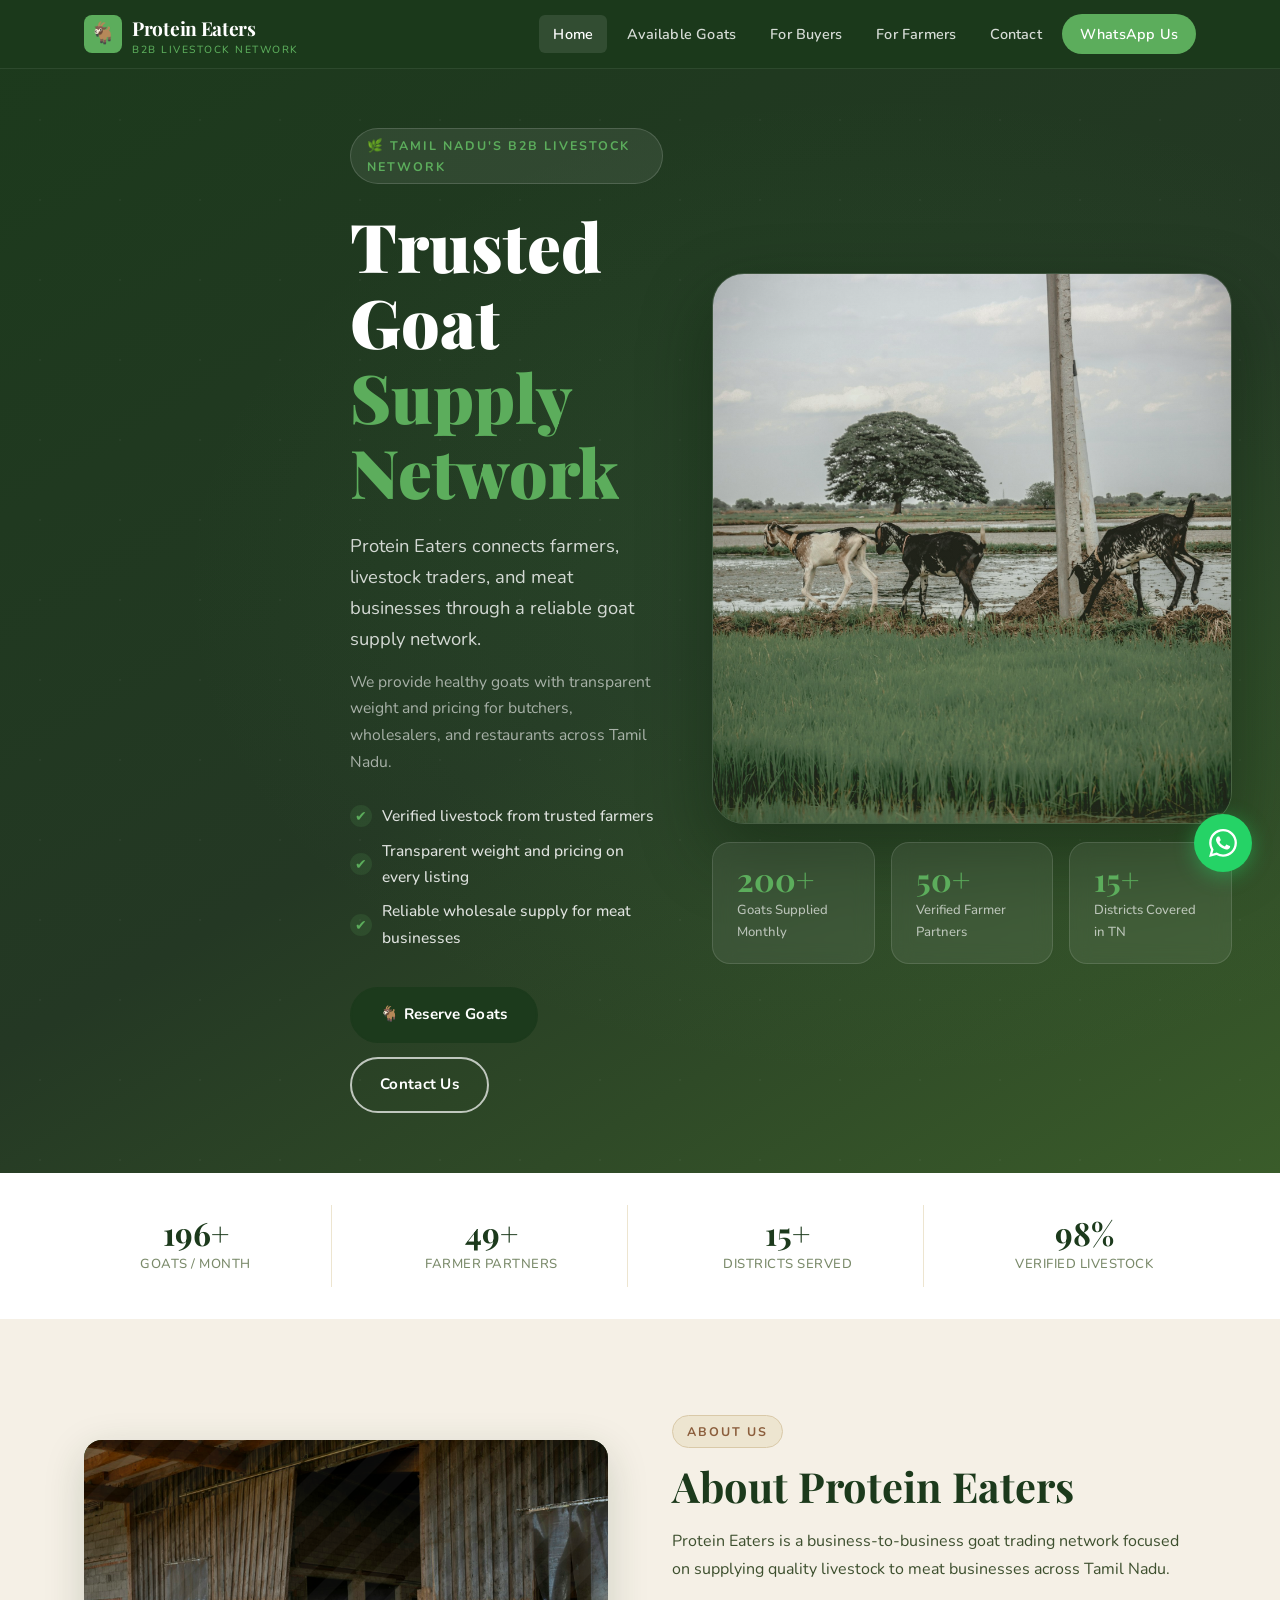
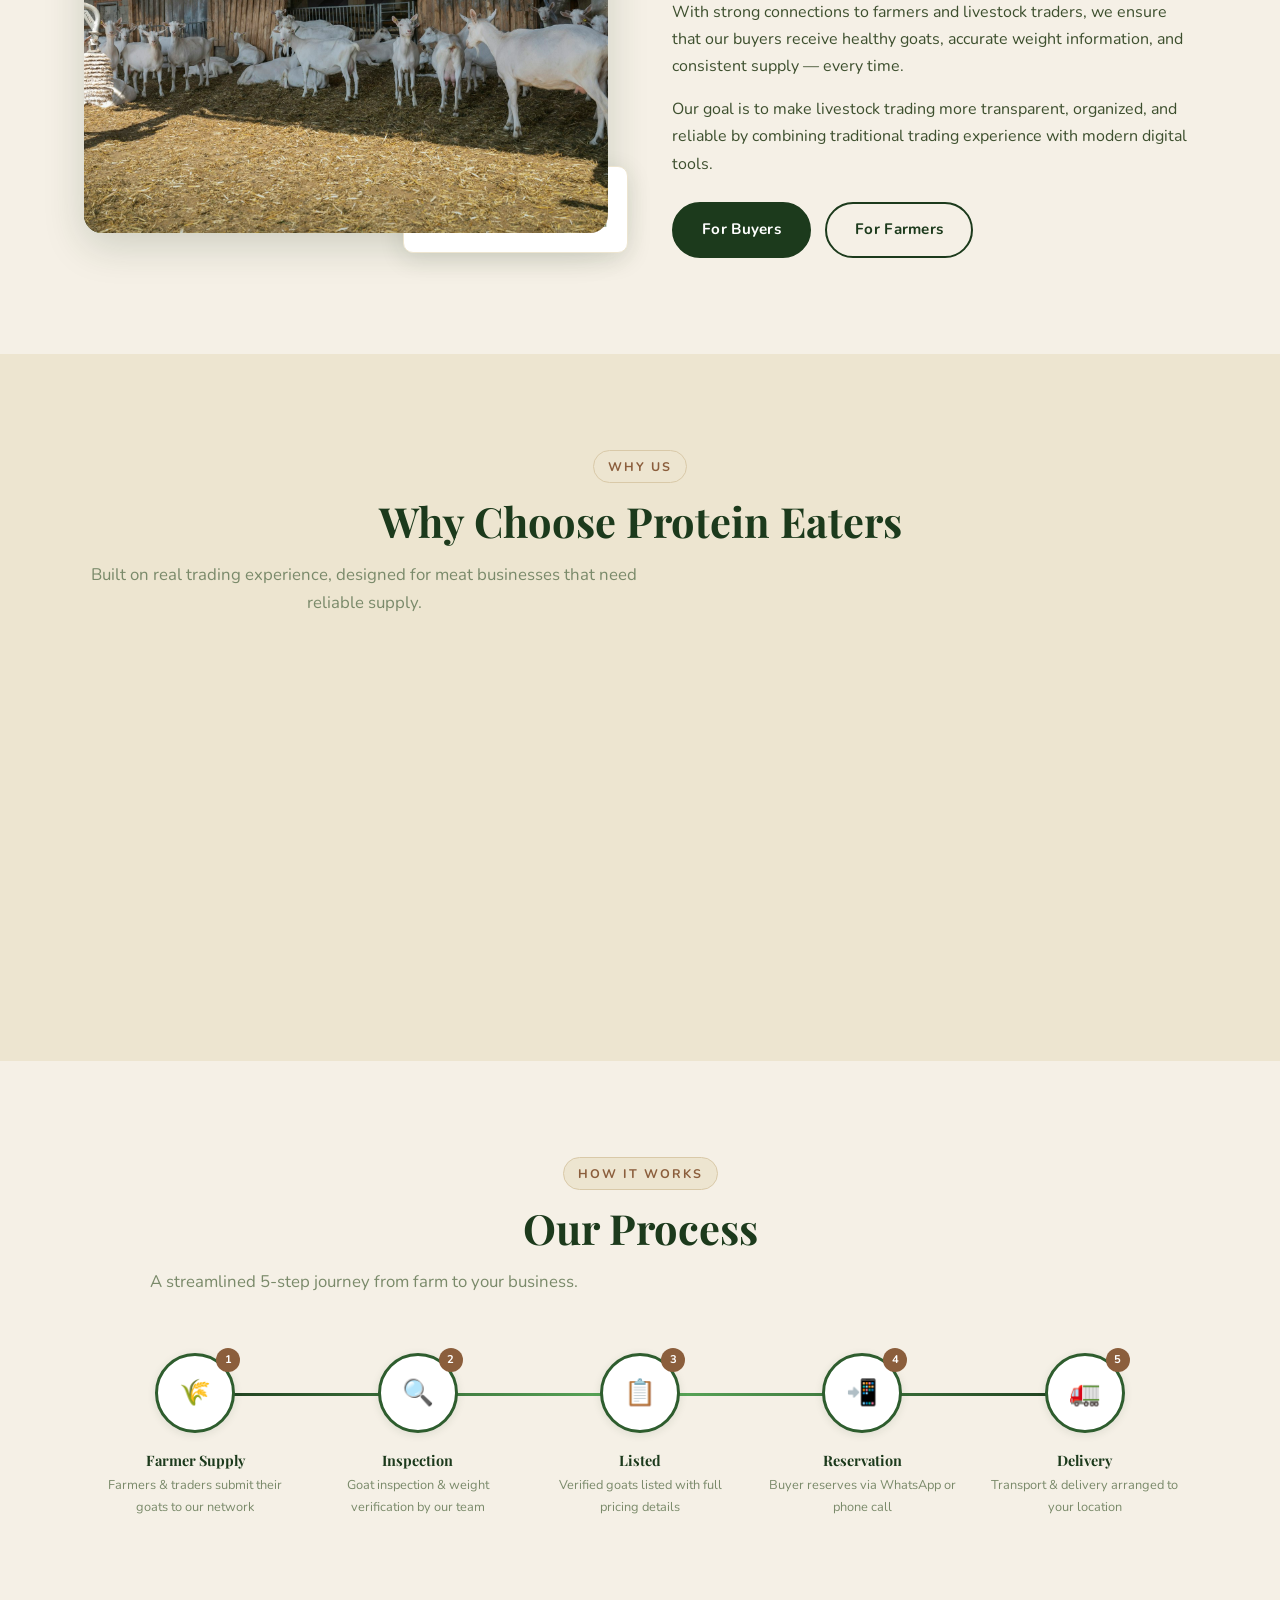
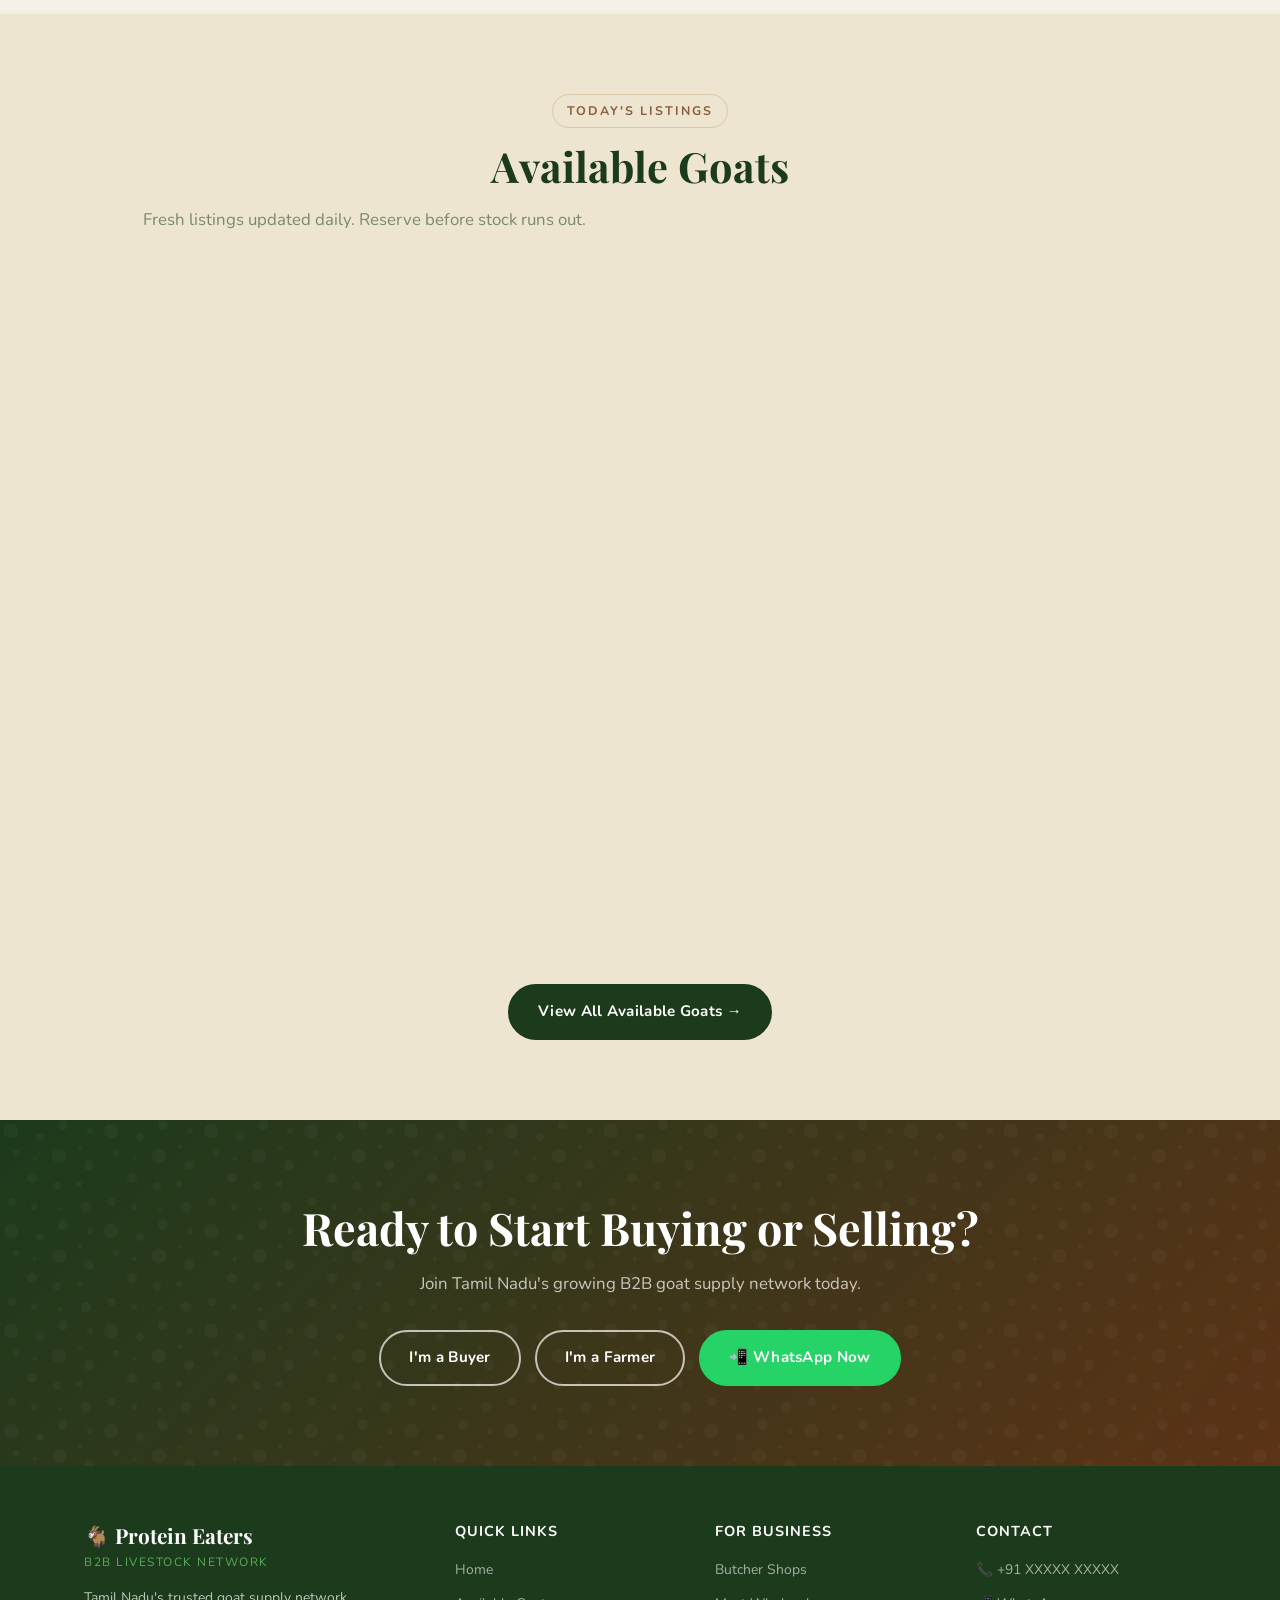
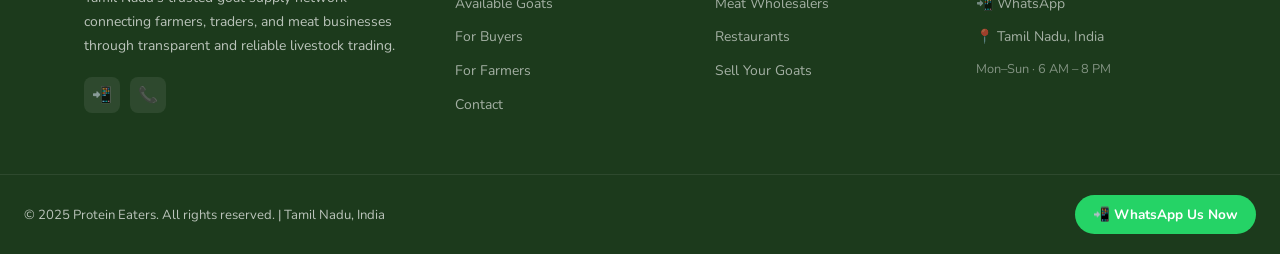
==== commit 9a0ecd7f: "Add files via upload photos fix" ====
--- a/index.html
+++ b/index.html
@@ -77,6 +77,9 @@
 
   <!-- Floating badges (desktop) -->
   <div class="hero-visual">
+    <div class="hero-image-shell">
+      <img src="assets/hero-goats.jpg" alt="A herd of goats in an open green field" class="hero-visual-image" />
+    </div>
     <div class="hero-badge-group">
       <div class="hero-badge">
         <div class="hero-badge-num">200+</div>
@@ -122,7 +125,7 @@
     <div class="about-grid">
       <div class="about-visual fade-up">
         <div class="about-img-box">
-          🐐
+          <img src="assets/about-goats.jpg" alt="Healthy goats standing inside a clean livestock shed" loading="lazy" decoding="async" />
         </div>
         <div class="about-float-card">
           <div class="about-float-icon">✔</div>
@@ -250,14 +253,16 @@
       <h2 class="section-title">Available Goats</h2>
       <p class="section-sub">Fresh listings updated daily. Reserve before stock runs out.</p>
     </div>
-    <div style="display:grid; grid-template-columns:repeat(3,1fr); gap:24px;" class="stagger-children" id="preview-grid">
+    <div class="stagger-children goats-preview-grid" id="preview-grid">
       <!-- 3 preview cards -->
       <div class="goat-card">
         <div class="goat-card-header">
           <span class="goat-id">PE-024</span>
           <span class="goat-status status-available"><span class="status-dot dot-green"></span>Available</span>
         </div>
-        <div class="goat-emoji">🐐</div>
+        <div class="goat-media">
+          <img src="assets/listing-kanni.jpg" alt="Available Kanni Adu goat from Madurai" loading="lazy" decoding="async" />
+        </div>
         <div class="goat-card-body">
           <div class="goat-detail-grid">
             <div class="goat-detail"><div class="goat-detail-label">Breed</div><div class="goat-detail-val">Kanni Adu</div></div>
@@ -279,7 +284,9 @@
           <span class="goat-id">PE-031</span>
           <span class="goat-status status-available"><span class="status-dot dot-green"></span>Available</span>
         </div>
-        <div class="goat-emoji">🐐</div>
+        <div class="goat-media">
+          <img src="assets/listing-salem.jpg" alt="Available Salem Black goat from Salem" loading="lazy" decoding="async" />
+        </div>
         <div class="goat-card-body">
           <div class="goat-detail-grid">
             <div class="goat-detail"><div class="goat-detail-label">Breed</div><div class="goat-detail-val">Salem Black</div></div>
@@ -301,7 +308,9 @@
           <span class="goat-id">PE-039</span>
           <span class="goat-status status-reserved"><span class="status-dot dot-orange"></span>Reserved</span>
         </div>
-        <div class="goat-emoji">🐐</div>
+        <div class="goat-media">
+          <img src="assets/listing-boer.jpg" alt="Reserved Boer Cross goat from Coimbatore" loading="lazy" decoding="async" />
+        </div>
         <div class="goat-card-body">
           <div class="goat-detail-grid">
             <div class="goat-detail"><div class="goat-detail-label">Breed</div><div class="goat-detail-val">Boer Cross</div></div>
--- a/styles.css
+++ b/styles.css
@@ -292,17 +292,59 @@
 
 /* ── PAGE HERO (inner pages) ── */
 .page-hero {
-  background: linear-gradient(135deg, var(--green-dark) 0%, var(--green-mid) 100%);
-  padding: 130px 24px 64px;
+  --page-hero-bg: none;
+  background-image:
+    linear-gradient(135deg, rgba(20,40,20,0.82) 0%, rgba(28,58,28,0.58) 100%),
+    var(--page-hero-bg);
+  background-size: cover;
+  background-position: center;
+  background-repeat: no-repeat;
+  padding: 130px 24px 84px;
   text-align: center;
   position: relative;
   overflow: hidden;
+  isolation: isolate;
 }
 .page-hero::before {
   content: '';
   position: absolute;
   inset: 0;
-  background: url("data:image/svg+xml,%3Csvg width='60' height='60' viewBox='0 0 60 60' xmlns='http://www.w3.org/2000/svg'%3E%3Cg fill='none' fill-rule='evenodd'%3E%3Cg fill='%23ffffff' fill-opacity='0.03'%3E%3Cpath d='M36 34v-4h-2v4h-4v2h4v4h2v-4h4v-2h-4zm0-30V0h-2v4h-4v2h4v4h2V6h4V4h-4zM6 34v-4H4v4H0v2h4v4h2v-4h4v-2H6zM6 4V0H4v4H0v2h4v4h2V6h4V4H6z'/%3E%3C/g%3E%3C/g%3E%3C/svg%3E");
+  background:
+    radial-gradient(ellipse 60% 45% at 50% 20%, rgba(92,173,92,0.18) 0%, transparent 72%),
+    url("data:image/svg+xml,%3Csvg width='60' height='60' viewBox='0 0 60 60' xmlns='http://www.w3.org/2000/svg'%3E%3Cg fill='none' fill-rule='evenodd'%3E%3Cg fill='%23ffffff' fill-opacity='0.03'%3E%3Cpath d='M36 34v-4h-2v4h-4v2h4v4h2v-4h4v-2h-4zm0-30V0h-2v4h-4v2h4v4h2V6h4V4h-4zM6 34v-4H4v4H0v2h4v4h2v-4h4v-2H6zM6 4V0H4v4H0v2h4v4h2V6h4V4H6z'/%3E%3C/g%3E%3C/g%3E%3C/svg%3E");
+  z-index: 0;
+}
+.page-hero::after {
+  content: '';
+  position: absolute;
+  inset: auto 0 0 0;
+  height: 120px;
+  background: linear-gradient(180deg, rgba(12,24,12,0) 0%, rgba(12,24,12,0.45) 100%);
+  z-index: 1;
+}
+.page-hero > * {
+  position: relative;
+  z-index: 2;
+}
+.page-hero-goats {
+  --page-hero-bg: url('assets/goats-hero.jpg');
+  background-position: center 56%;
+}
+.page-hero-buyers {
+  --page-hero-bg: url('assets/buyers-hero.jpg');
+  background-position: center 36%;
+}
+.page-hero-farmers {
+  --page-hero-bg: url('assets/farmers-hero.jpg');
+  background-position: center 36%;
+}
+.page-hero-contact {
+  --page-hero-bg: url('assets/contact-hero.jpg');
+  background-position: center 44%;
+}
+.page-hero h1,
+.page-hero p {
+  text-shadow: 0 4px 24px rgba(8, 20, 8, 0.45);
 }
 .page-hero h1 {
   color: var(--white);
@@ -382,7 +424,7 @@
   position: relative;
   z-index: 2;
   padding: 60px 0;
-  max-width: 700px;
+  max-width: min(620px, 54%);
 }
 
 .hero-tag {
@@ -465,16 +507,43 @@
 .hero-visual {
   position: absolute;
   right: 0; top: 0; bottom: 0;
-  width: 42%;
-  display: flex;
-  align-items: center;
-  justify-content: center;
+  width: 46%;
+  display: grid;
+  align-content: center;
+  justify-items: end;
+  gap: 18px;
+  padding: 112px 48px 48px 0;
+  pointer-events: none;
+}
+
+.hero-image-shell {
+  position: relative;
+  width: min(520px, 100%);
+  border-radius: 32px;
+  overflow: hidden;
+  border: 1px solid rgba(255,255,255,0.12);
+  box-shadow: 0 28px 70px rgba(8,24,8,0.42);
+}
+
+.hero-image-shell::after {
+  content: '';
+  position: absolute;
+  inset: 0;
+  background: linear-gradient(180deg, rgba(28,58,28,0.04) 0%, rgba(28,58,28,0.28) 100%);
+}
+
+.hero-visual-image {
+  width: 100%;
+  aspect-ratio: 5 / 5.3;
+  object-fit: cover;
 }
 
 .hero-badge-group {
   display: grid;
   gap: 16px;
-  position: relative;
+  grid-template-columns: repeat(3, minmax(0, 1fr));
+  width: min(520px, 100%);
+  z-index: 2;
 }
 
 .hero-badge {
@@ -484,7 +553,7 @@
   border-radius: var(--radius-lg);
   padding: 20px 24px;
   color: var(--white);
-  min-width: 200px;
+  min-width: 0;
 }
 
 .hero-badge-num {
@@ -562,12 +631,9 @@
   background: linear-gradient(135deg, var(--green-mid), var(--green-dark));
   border-radius: var(--radius-lg);
   aspect-ratio: 4/3;
-  display: flex;
-  align-items: center;
-  justify-content: center;
-  font-size: 6rem;
   position: relative;
   overflow: hidden;
+  box-shadow: var(--shadow-lg);
 }
 
 .about-img-box::before {
@@ -575,6 +641,25 @@
   position: absolute;
   inset: 0;
   background: url("data:image/svg+xml,%3Csvg width='40' height='40' viewBox='0 0 40 40' xmlns='http://www.w3.org/2000/svg'%3E%3Cg fill='%23fff' fill-opacity='0.04'%3E%3Cpath d='M0 40L40 0H20L0 20M40 40V20L20 40'/%3E%3C/g%3E%3C/svg%3E");
+  z-index: 2;
+}
+
+.about-img-box::after {
+  content: '';
+  position: absolute;
+  inset: auto 0 0 0;
+  height: 38%;
+  background: linear-gradient(180deg, rgba(28,58,28,0) 0%, rgba(28,58,28,0.24) 100%);
+  z-index: 2;
+}
+
+.about-img-box img {
+  width: 100%;
+  height: 100%;
+  object-fit: cover;
+  position: relative;
+  z-index: 1;
+  transform: scale(1.02);
 }
 
 .about-float-card {
@@ -843,6 +928,12 @@
   gap: 24px;
 }
 
+.goats-preview-grid {
+  display: grid;
+  grid-template-columns: repeat(3, 1fr);
+  gap: 24px;
+}
+
 .goat-card {
   background: var(--white);
   border-radius: var(--radius-lg);
@@ -896,14 +987,34 @@
   border: 1px solid rgba(255,165,0,0.3);
 }
 
-.goat-emoji {
-  font-size: 3.5rem;
-  text-align: center;
+.goat-media {
+  position: relative;
+  aspect-ratio: 16 / 10;
+  overflow: hidden;
+  background: linear-gradient(135deg, var(--green-mid), var(--green-dark));
+}
+
+.goat-media::after {
+  content: '';
+  position: absolute;
+  inset: 0;
+  background: linear-gradient(180deg, rgba(28,58,28,0) 0%, rgba(28,58,28,0.16) 100%);
+}
+
+.goat-media img {
+  width: 100%;
+  height: 100%;
+  object-fit: cover;
+  object-position: center;
+  transition: transform var(--transition);
+}
+
+.goat-card:hover .goat-media img {
+  transform: scale(1.05);
+}
+
+.goat-card-body {
   padding: 20px;
-}
-
-.goat-card-body {
-  padding: 0 20px 20px;
 }
 
 .goat-detail-grid {
@@ -1391,6 +1502,10 @@
   .why-grid { grid-template-columns: repeat(2, 1fr); }
   .footer-grid { grid-template-columns: 1fr 1fr; }
   .goats-grid { grid-template-columns: repeat(2, 1fr); }
+  .goats-preview-grid { grid-template-columns: repeat(2, 1fr); }
+  .hero-visual { width: 44%; padding-right: 24px; }
+  .hero-badge-group { grid-template-columns: repeat(2, minmax(0, 1fr)); }
+  .hero-badge-group .hero-badge:last-child { grid-column: 1 / -1; }
 }
 
 @media (max-width: 768px) {
@@ -1399,6 +1514,7 @@
 
   .hero { min-height: auto; padding: 100px 0 60px; }
   .hero-visual { display: none; }
+  .hero-content { max-width: 700px; }
 
   .stats-grid { grid-template-columns: repeat(2, 1fr); }
   .stat-item { border-right: none; border-bottom: 1px solid var(--beige); }
@@ -1417,6 +1533,7 @@
 
   .contact-grid { grid-template-columns: 1fr; }
   .goats-grid { grid-template-columns: 1fr; }
+  .goats-preview-grid { grid-template-columns: 1fr; }
 
   .form-row { grid-template-columns: 1fr; }
   .form-wrapper { padding: 28px 20px; }
@@ -1426,6 +1543,10 @@
   .footer-bottom { flex-direction: column; text-align: center; }
 
   .about-float-card { position: relative; bottom: auto; right: auto; margin-top: 16px; }
+  .page-hero { padding: 112px 24px 88px; }
+  .page-hero::after {
+    height: 86px;
+  }
 }
 
 @media (max-width: 480px) {
